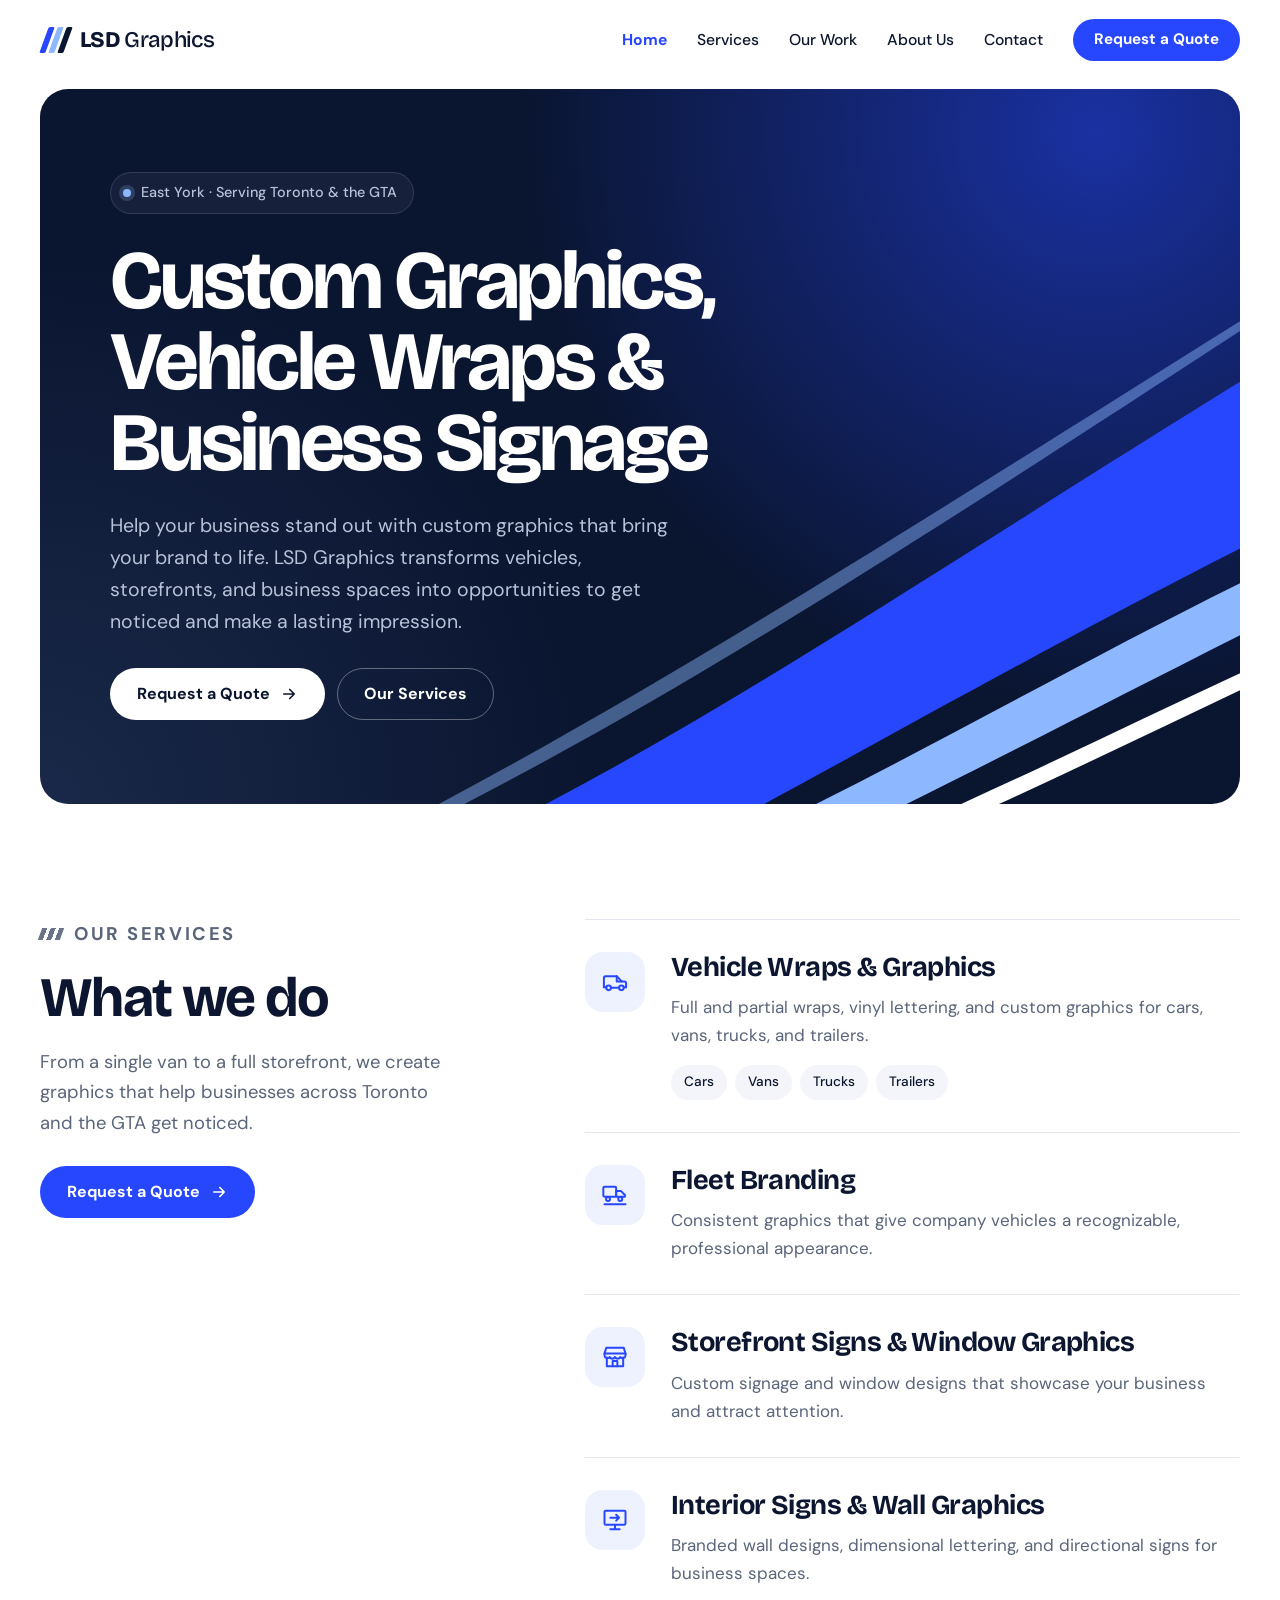
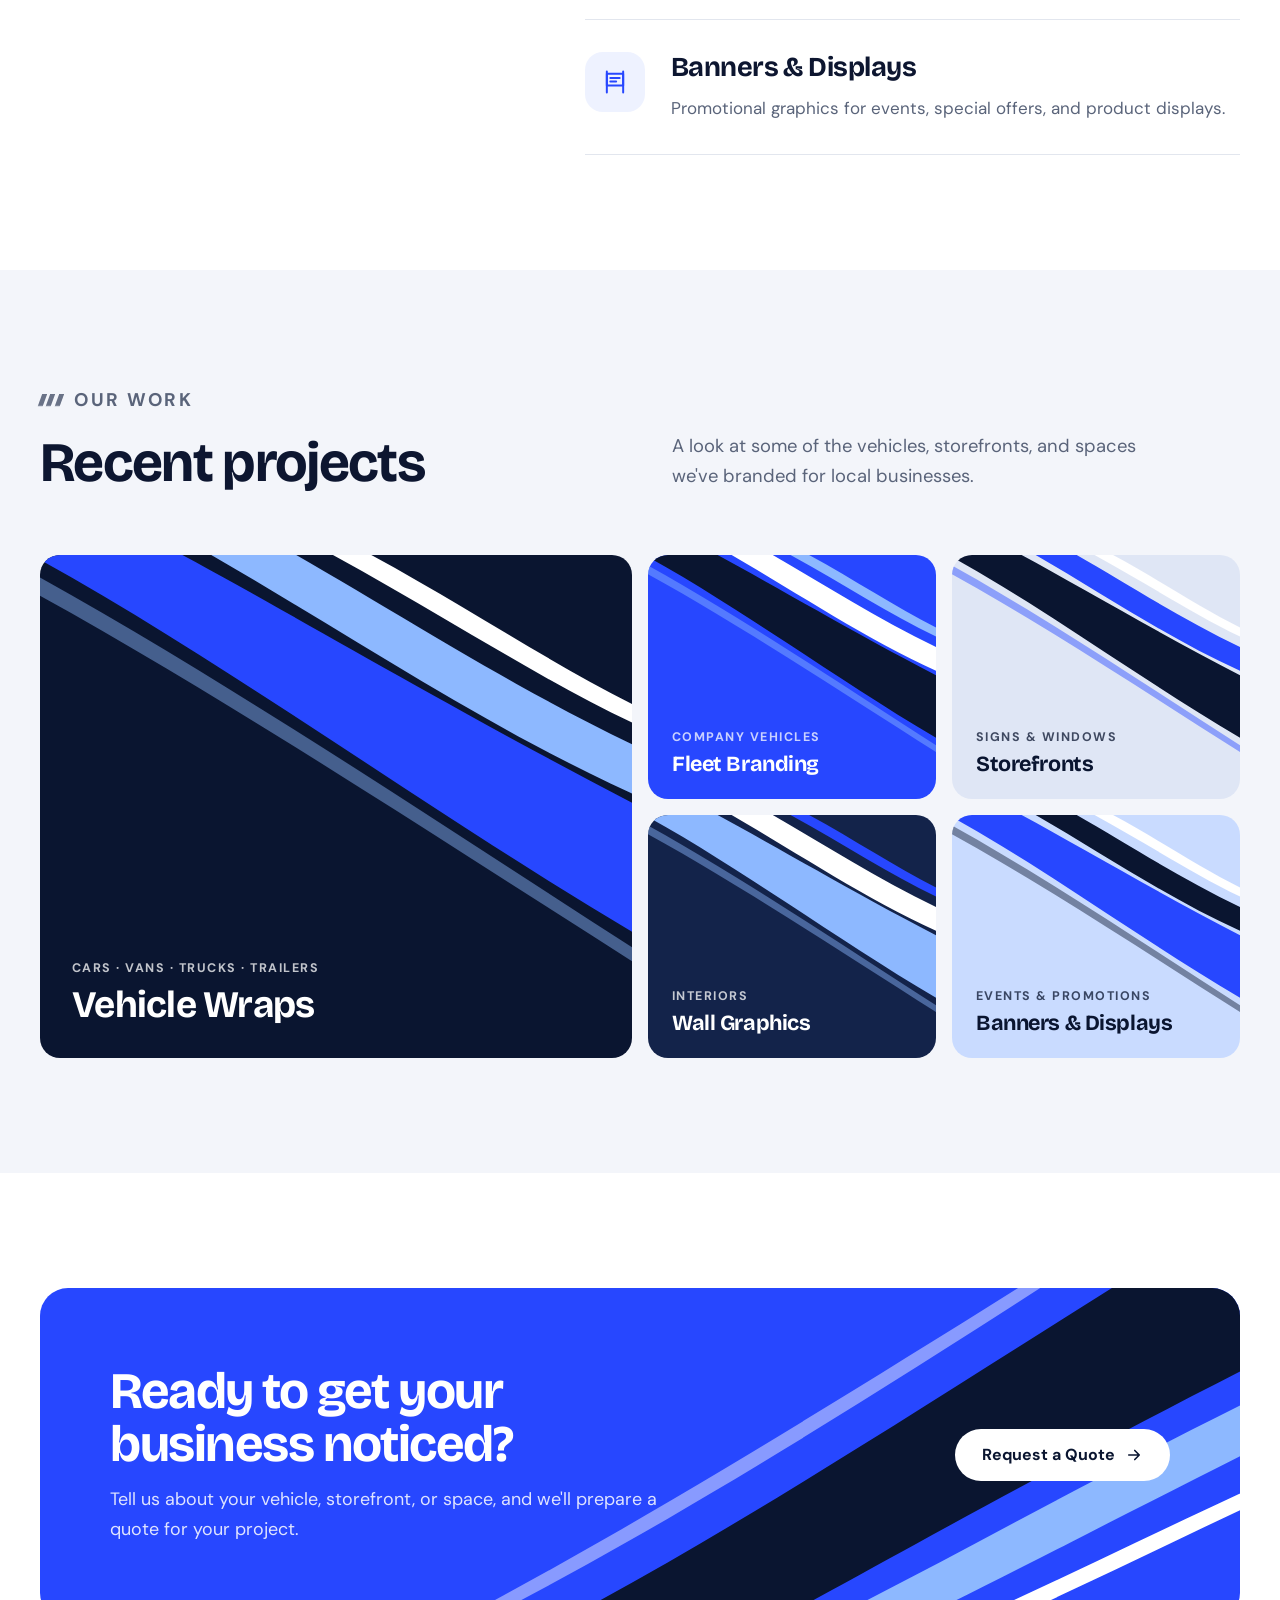
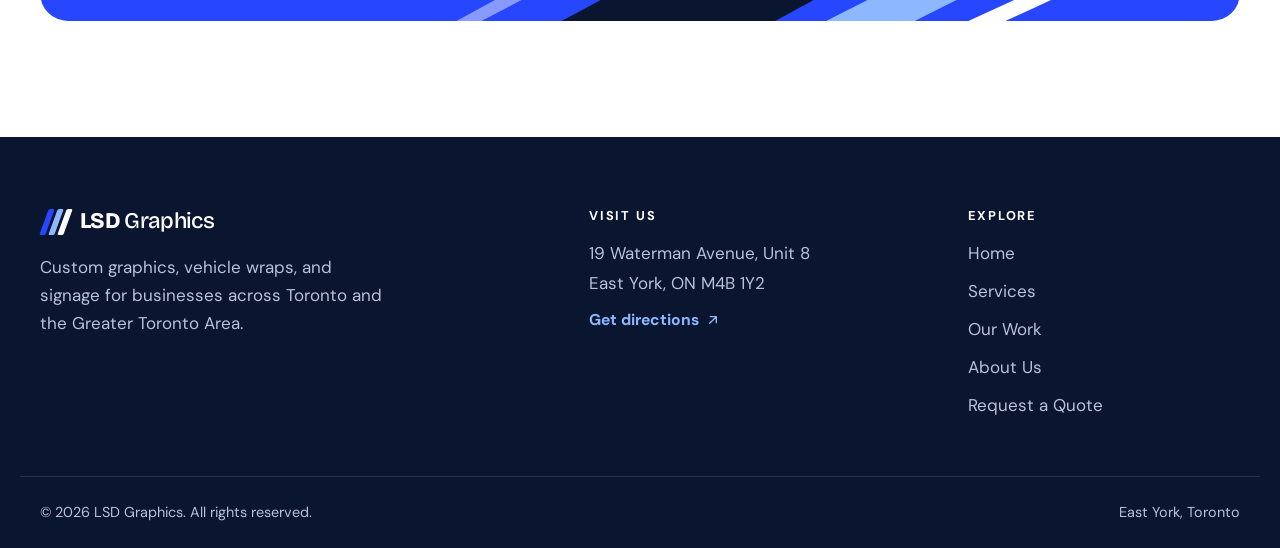
==== index.html @ 9ef7e88f "Add files via upload" ====
<!doctype html><html><head><meta charset=utf8><meta name=viewport content="width=device-width,initial-scale=1,viewport-fit=cover"><style>:root{color-scheme:light;box-sizing:border-box;padding-top:env(safe-area-inset-top,0px);padding-bottom:env(safe-area-inset-bottom,0px)}html{scroll-padding-top:env(safe-area-inset-top,0px)}body{margin:0;padding:0;font:14px -apple-system,BlinkMacSystemFont,sans-serif;background:#fff;color:#000}img{max-width:100%}[hidden]:not([hidden=until-found i]){display:none!important}</style></head><body>
<title>LSD Graphics</title>
<meta name="claude:viewport-fit-sides" content="cover">
<meta name="description" content="LSD Graphics creates custom vehicle wraps, fleet branding, storefront signs, interior wall graphics, and banners for businesses across Toronto and the GTA. Based in East York.">
<link rel="preconnect" href="https://fonts.googleapis.com">
<link rel="preconnect" href="https://fonts.gstatic.com" crossorigin>
<link rel="stylesheet" href="https://fonts.googleapis.com/css2?family=Bricolage+Grotesque:opsz,wght@12..96,400..800&family=DM+Sans:opsz,wght@9..40,400..700&display=swap">
<link rel="stylesheet" href="styles.css">
<!-- /head -->

<a class="skip-link" href="#main">Skip to content</a>

<header class="site-header">
  <div class="wrap header-inner">
    <a class="brand" href="index.html" aria-label="LSD Graphics home">
      <span class="brand-mark" aria-hidden="true"><i></i><i></i><i></i></span>
      <span class="brand-name"><b>LSD</b> Graphics</span>
    </a>

    <button class="nav-toggle" type="button" aria-expanded="false" aria-controls="site-nav" aria-label="Open menu">
      <span></span><span></span><span></span>
    </button>

    <nav class="site-nav" id="site-nav" aria-label="Main">
      <a class="nav-link" href="index.html" aria-current="page">Home</a>
      <a class="nav-link" href="#services">Services</a>
      <a class="nav-link" href="#work">Our Work</a>
      <a class="nav-link" href="about.html">About Us</a>
      <a class="nav-link" href="about.html#contact">Contact</a>
      <a class="btn btn-primary btn-sm" href="about.html#quote">Request a Quote</a>
    </nav>
  </div>
</header>

<main id="main">

  <!-- ============ HERO ============ -->
  <section class="hero-section">
    <div class="wrap">
      <div class="hero">
        <svg class="livery" viewBox="0 0 1200 700" preserveAspectRatio="xMaxYMax slice" aria-hidden="true">
          <path class="b4" d="M300 760C600 610 860 440 1260 190L1260 198C870 452 612 622 320 760Z"/>
          <path class="b1" d="M400 760C660 640 900 470 1260 250L1260 420C970 565 780 680 620 760Z"/>
          <path class="b2" d="M660 760C860 670 1040 560 1260 455L1260 505C1060 605 900 690 750 760Z"/>
          <path class="b3" d="M790 760C960 690 1110 612 1260 545L1260 561C1115 628 970 702 826 760Z"/>
        </svg>

        <div class="hero-content">
          <p class="location-chip"><span class="dot" aria-hidden="true"></span>East York · Serving Toronto &amp; the GTA</p>
          <h1>Custom Graphics, Vehicle Wraps &amp; Business Signage</h1>
          <p class="hero-lede">Help your business stand out with custom graphics that bring your brand to life. LSD Graphics transforms vehicles, storefronts, and business spaces into opportunities to get noticed and make a lasting impression.</p>
          <div class="hero-actions">
            <a class="btn btn-light" href="about.html#quote">
              Request a Quote
              <svg viewBox="0 0 24 24" fill="none" stroke="currentColor" stroke-width="2.2" stroke-linecap="round" stroke-linejoin="round" aria-hidden="true"><path d="M5 12h14M13 6l6 6-6 6"/></svg>
            </a>
            <a class="btn btn-outline-light" href="#services">Our Services</a>
          </div>
        </div>
      </div>
    </div>
  </section>

  <!-- ============ SERVICES ============ -->
  <section class="section" id="services">
    <div class="wrap services-layout">
      <div class="services-intro">
        <p class="eyebrow">Our Services</p>
        <h2>What we do</h2>
        <p>From a single van to a full storefront, we create graphics that help businesses across Toronto and the GTA get noticed.</p>
        <a class="btn btn-primary" href="about.html#quote">
          Request a Quote
          <svg viewBox="0 0 24 24" fill="none" stroke="currentColor" stroke-width="2.2" stroke-linecap="round" stroke-linejoin="round" aria-hidden="true"><path d="M5 12h14M13 6l6 6-6 6"/></svg>
        </a>
      </div>

      <ul class="service-list">
        <li class="service-row">
          <div class="service-icon">
            <svg viewBox="0 0 24 24" aria-hidden="true"><path d="M2.5 16.5v-8A1.5 1.5 0 0 1 4 7h9.5l4.2 4.5H20a1.5 1.5 0 0 1 1.5 1.5v3.5"/><path d="M13.5 7v4.5h4.2"/><circle cx="6.5" cy="17" r="2"/><circle cx="17.5" cy="17" r="2"/><path d="M8.5 17h7M2.5 16.5h2M19.5 16.5h2"/></svg>
          </div>
          <div class="service-body">
            <h3>Vehicle Wraps &amp; Graphics</h3>
            <p>Full and partial wraps, vinyl lettering, and custom graphics for cars, vans, trucks, and trailers.</p>
            <ul class="service-tags" aria-label="Vehicle types">
              <li>Cars</li><li>Vans</li><li>Trucks</li><li>Trailers</li>
            </ul>
          </div>
        </li>
        <li class="service-row">
          <div class="service-icon">
            <svg viewBox="0 0 24 24" aria-hidden="true"><rect x="2" y="5" width="11" height="8.5" rx="1"/><path d="M13 8.5h4l3.5 3.5v1.5H13z"/><circle cx="6" cy="15.5" r="1.7"/><circle cx="16.5" cy="15.5" r="1.7"/><path d="M3 20h18"/></svg>
          </div>
          <div class="service-body">
            <h3>Fleet Branding</h3>
            <p>Consistent graphics that give company vehicles a recognizable, professional appearance.</p>
          </div>
        </li>
        <li class="service-row">
          <div class="service-icon">
            <svg viewBox="0 0 24 24" aria-hidden="true"><path d="M3 9l1.5-5h15L21 9"/><path d="M3 9h18v1.5a2.5 2.5 0 0 1-4.5 1.5 2.5 2.5 0 0 1-4.5 0 2.5 2.5 0 0 1-4.5 0A2.5 2.5 0 0 1 3 10.5z"/><path d="M5 12.5V20h14v-7.5"/><path d="M10 20v-4.5h4V20"/></svg>
          </div>
          <div class="service-body">
            <h3>Storefront Signs &amp; Window Graphics</h3>
            <p>Custom signage and window designs that showcase your business and attract attention.</p>
          </div>
        </li>
        <li class="service-row">
          <div class="service-icon">
            <svg viewBox="0 0 24 24" aria-hidden="true"><rect x="3" y="4" width="18" height="12" rx="1"/><path d="M8 10h7.5M13 7.5l2.5 2.5-2.5 2.5"/><path d="M12 16v4M8 20h8"/></svg>
          </div>
          <div class="service-body">
            <h3>Interior Signs &amp; Wall Graphics</h3>
            <p>Branded wall designs, dimensional lettering, and directional signs for business spaces.</p>
          </div>
        </li>
        <li class="service-row">
          <div class="service-icon">
            <svg viewBox="0 0 24 24" aria-hidden="true"><path d="M5 3v18M19 3v18"/><path d="M5 5h14v10H5z"/><path d="M8 8.5h8M8 11.5h5"/></svg>
          </div>
          <div class="service-body">
            <h3>Banners &amp; Displays</h3>
            <p>Promotional graphics for events, special offers, and product displays.</p>
          </div>
        </li>
      </ul>
    </div>
  </section>

  <!-- ============ OUR WORK ============ -->
  <section class="section work-section" id="work">
    <div class="wrap">
      <div class="split-head">
        <div class="head-left">
          <p class="eyebrow">Our Work</p>
          <h2>Recent projects</h2>
        </div>
        <p>A look at some of the vehicles, storefronts, and spaces we've branded for local businesses.</p>
      </div>

      <!--
        TO ADD A PROJECT PHOTO: inside a tile, add an image right after the <svg>, e.g.
        <img class="work-photo" src="images/work-1.jpg" alt="Full wrap on a white delivery van">
        The photo covers the stripe artwork, the label stays readable, and clicking opens it larger.
      -->
      <div class="work-grid">
        <figure class="work-tile" style="--bg:#0a1530; --l1:#2747ff; --l2:#8db8ff; --l3:#ffffff;">
          <svg class="livery" viewBox="0 0 400 300" preserveAspectRatio="xMidYMid slice" aria-hidden="true">
            <path class="b4" d="M-40-20C100 50 260 160 420 262L420 270C258 168 96 58-46-12Z"/>
            <path class="b1" d="M-20-20C120 50 260 160 420 250L420 170C280 100 150 20 70-20Z"/>
            <path class="b2" d="M90-20C200 40 310 120 420 160L420 132C320 92 220 22 140-20Z"/>
            <path class="b3" d="M160-20C260 30 340 90 420 118L420 108C345 80 270 22 182-20Z"/>
          </svg>
          <figcaption class="work-label"><small>Cars · Vans · Trucks · Trailers</small><h3>Vehicle Wraps</h3></figcaption>
        </figure>

        <figure class="work-tile" style="--bg:#2747ff; --l1:#0a1530; --l2:#ffffff; --l3:#8db8ff;">
          <svg class="livery" viewBox="0 0 400 300" preserveAspectRatio="xMidYMid slice" aria-hidden="true">
            <path class="b4" d="M-40-20C100 50 260 160 420 262L420 270C258 168 96 58-46-12Z"/>
            <path class="b1" d="M-20-20C120 50 260 160 420 250L420 170C280 100 150 20 70-20Z"/>
            <path class="b2" d="M90-20C200 40 310 120 420 160L420 132C320 92 220 22 140-20Z"/>
            <path class="b3" d="M160-20C260 30 340 90 420 118L420 108C345 80 270 22 182-20Z"/>
          </svg>
          <figcaption class="work-label"><small>Company vehicles</small><h3>Fleet Branding</h3></figcaption>
        </figure>

        <figure class="work-tile" style="--bg:#dfe6f5; --fg:#0a1530; --l1:#0a1530; --l2:#2747ff; --l3:#ffffff; --l4:#2747ff;">
          <svg class="livery" viewBox="0 0 400 300" preserveAspectRatio="xMidYMid slice" aria-hidden="true">
            <path class="b4" d="M-40-20C100 50 260 160 420 262L420 270C258 168 96 58-46-12Z"/>
            <path class="b1" d="M-20-20C120 50 260 160 420 250L420 170C280 100 150 20 70-20Z"/>
            <path class="b2" d="M90-20C200 40 310 120 420 160L420 132C320 92 220 22 140-20Z"/>
            <path class="b3" d="M160-20C260 30 340 90 420 118L420 108C345 80 270 22 182-20Z"/>
          </svg>
          <figcaption class="work-label"><small>Signs &amp; windows</small><h3>Storefronts</h3></figcaption>
        </figure>

        <figure class="work-tile" style="--bg:#13234a; --l1:#8db8ff; --l2:#ffffff; --l3:#2747ff;">
          <svg class="livery" viewBox="0 0 400 300" preserveAspectRatio="xMidYMid slice" aria-hidden="true">
            <path class="b4" d="M-40-20C100 50 260 160 420 262L420 270C258 168 96 58-46-12Z"/>
            <path class="b1" d="M-20-20C120 50 260 160 420 250L420 170C280 100 150 20 70-20Z"/>
            <path class="b2" d="M90-20C200 40 310 120 420 160L420 132C320 92 220 22 140-20Z"/>
            <path class="b3" d="M160-20C260 30 340 90 420 118L420 108C345 80 270 22 182-20Z"/>
          </svg>
          <figcaption class="work-label"><small>Interiors</small><h3>Wall Graphics</h3></figcaption>
        </figure>

        <figure class="work-tile" style="--bg:#c9dbff; --fg:#0a1530; --l1:#2747ff; --l2:#0a1530; --l3:#ffffff; --l4:#0a1530;">
          <svg class="livery" viewBox="0 0 400 300" preserveAspectRatio="xMidYMid slice" aria-hidden="true">
            <path class="b4" d="M-40-20C100 50 260 160 420 262L420 270C258 168 96 58-46-12Z"/>
            <path class="b1" d="M-20-20C120 50 260 160 420 250L420 170C280 100 150 20 70-20Z"/>
            <path class="b2" d="M90-20C200 40 310 120 420 160L420 132C320 92 220 22 140-20Z"/>
            <path class="b3" d="M160-20C260 30 340 90 420 118L420 108C345 80 270 22 182-20Z"/>
          </svg>
          <figcaption class="work-label"><small>Events &amp; promotions</small><h3>Banners &amp; Displays</h3></figcaption>
        </figure>
      </div>
    </div>
  </section>

  <!-- ============ CTA ============ -->
  <section class="section">
    <div class="wrap">
      <div class="cta-panel">
        <svg class="livery" viewBox="0 0 1200 700" preserveAspectRatio="xMaxYMax slice" aria-hidden="true">
          <path class="b4" d="M300 760C600 610 860 440 1260 190L1260 198C870 452 612 622 320 760Z"/>
          <path class="b1" d="M400 760C660 640 900 470 1260 250L1260 420C970 565 780 680 620 760Z"/>
          <path class="b2" d="M660 760C860 670 1040 560 1260 455L1260 505C1060 605 900 690 750 760Z"/>
          <path class="b3" d="M790 760C960 690 1110 612 1260 545L1260 561C1115 628 970 702 826 760Z"/>
        </svg>
        <div class="cta-copy">
          <h2>Ready to get your business noticed?</h2>
          <p>Tell us about your vehicle, storefront, or space, and we'll prepare a quote for your project.</p>
        </div>
        <div class="cta-actions">
          <a class="btn btn-light" href="about.html#quote">
            Request a Quote
            <svg viewBox="0 0 24 24" fill="none" stroke="currentColor" stroke-width="2.2" stroke-linecap="round" stroke-linejoin="round" aria-hidden="true"><path d="M5 12h14M13 6l6 6-6 6"/></svg>
          </a>
        </div>
      </div>
    </div>
  </section>

</main>

<footer class="site-footer">
  <div class="wrap footer-grid">
    <div class="footer-brand">
      <a class="brand" href="index.html" aria-label="LSD Graphics home">
        <span class="brand-mark" aria-hidden="true"><i></i><i></i><i></i></span>
        <span class="brand-name"><b>LSD</b> Graphics</span>
      </a>
      <p>Custom graphics, vehicle wraps, and signage for businesses across Toronto and the Greater Toronto Area.</p>
    </div>
    <div>
      <h3 class="footer-title">Visit Us</h3>
      <address>19 Waterman Avenue, Unit 8<br>East York, ON M4B 1Y2</address>
      <a class="text-link" href="https://www.google.com/maps/search/?api=1&amp;query=19+Waterman+Avenue+Unit+8+East+York+ON+M4B+1Y2" target="_blank" rel="noopener">
        Get directions
        <svg viewBox="0 0 24 24" fill="none" stroke="currentColor" stroke-width="2" stroke-linecap="round" stroke-linejoin="round" aria-hidden="true"><path d="M7 17L17 7M8 7h9v9"/></svg>
      </a>
    </div>
    <div>
      <h3 class="footer-title">Explore</h3>
      <ul class="footer-links">
        <li><a href="index.html">Home</a></li>
        <li><a href="#services">Services</a></li>
        <li><a href="#work">Our Work</a></li>
        <li><a href="about.html">About Us</a></li>
        <li><a href="about.html#quote">Request a Quote</a></li>
      </ul>
    </div>
  </div>
  <div class="wrap footer-bottom">
    <p>© <span data-year>2026</span> LSD Graphics. All rights reserved.</p>
    <p>East York, Toronto</p>
  </div>
</footer>

<dialog class="lightbox" id="lightbox" aria-label="Project photo">
  <button class="lightbox-close" type="button" aria-label="Close">×</button>
  <img alt="">
  <p class="lightbox-caption"></p>
</dialog>

<script src="script.js"></script>

</body></html>
---- styles.css ----
/* =========================================================
   LSD Graphics — shared stylesheet (index.html + about.html)
   Layout: rounded panels inset on a white page; diagonal
   "livery" stripes (the vehicle-wrap motif) carry the brand.
   ========================================================= */
:root {
  /* Colour */
  --navy: #0a1530;
  --navy-2: #13234a;
  --navy-line: rgba(255, 255, 255, .12);
  --cobalt: #2747ff;
  --cobalt-hover: #1a33d9;
  --sky: #8db8ff;
  --ice: #eef2ff;
  --paper: #ffffff;
  --tint: #f3f5fa;
  --line: #e2e6ee;
  --field-line: #d3d9e4;
  --text: #0d1630;
  --muted: #5a647a;
  --on-dark: #ffffff;
  --on-dark-muted: #b8c2d8;

  /* Type */
  --display: "Bricolage Grotesque", "Helvetica Neue", Arial, sans-serif;
  --body: "DM Sans", "Helvetica Neue", Arial, sans-serif;

  /* Shape */
  --r-panel: 28px;
  --r-card: 20px;
  --r-field: 12px;
  --maxw: 1240px;
  --header-h: 80px;
  color-scheme: light;
}

*, *::before, *::after { box-sizing: border-box; }
[hidden] { display: none !important; }

html {
  scroll-behavior: smooth;
  scroll-padding-top: calc(var(--header-h) + 16px);
  -webkit-text-size-adjust: 100%;
}

body {
  margin: 0;
  background: var(--paper);
  color: var(--text);
  font-family: var(--body);
  font-size: 1.0625rem;
  line-height: 1.65;
  -webkit-font-smoothing: antialiased;
  text-rendering: optimizeLegibility;
}

img { display: block; max-width: 100%; height: auto; }
a { color: var(--cobalt); }
p { margin: 0; }
address { font-style: normal; }

h1, h2, h3 {
  margin: 0;
  font-family: var(--display);
  font-weight: 700;
  line-height: 1.04;
  letter-spacing: -0.03em;
  text-wrap: balance;
  color: inherit;
}
h2 { font-size: clamp(2.1rem, 1.4rem + 2.6vw, 3.5rem); }
h3 { letter-spacing: -0.02em; line-height: 1.15; }

:focus-visible { outline: 3px solid var(--cobalt); outline-offset: 3px; }

.skip-link {
  position: absolute;
  left: -9999px;
  top: 12px;
  z-index: 100;
  padding: 10px 16px;
  border-radius: 999px;
  background: var(--navy);
  color: var(--on-dark);
  font-weight: 700;
  text-decoration: none;
}
.skip-link:focus { left: max(16px, env(safe-area-inset-left, 0px)); }

.wrap {
  width: 100%;
  max-width: var(--maxw);
  margin-inline: auto;
  padding-left: max(20px, env(safe-area-inset-left, 0px));
  padding-right: max(20px, env(safe-area-inset-right, 0px));
}

.section { padding-block: clamp(72px, 9vw, 128px); }

/* ---------- Eyebrow ---------- */
.eyebrow {
  display: inline-flex;
  align-items: center;
  gap: 12px;
  font-size: .8rem;
  font-weight: 700;
  letter-spacing: .14em;
  text-transform: uppercase;
  color: var(--cobalt);
}
.eyebrow::before {
  content: "";
  width: 22px;
  height: 12px;
  flex: none;
  background: linear-gradient(90deg, currentColor 0 5px, transparent 5px 8.5px, currentColor 8.5px 13.5px, transparent 13.5px 17px, currentColor 17px 22px);
  transform: skewX(-20deg);
  opacity: .9;
}
.eyebrow-light { color: var(--sky); }

/* ---------- Buttons ---------- */
.btn {
  display: inline-flex;
  align-items: center;
  justify-content: center;
  gap: 10px;
  padding: 16px 26px;
  border: 1.5px solid transparent;
  border-radius: 999px;
  font-family: var(--body);
  font-size: 1rem;
  font-weight: 700;
  line-height: 1;
  text-decoration: none;
  white-space: nowrap;
  cursor: pointer;
  transition: background-color .18s ease, color .18s ease, border-color .18s ease, transform .18s ease;
}
.btn svg { width: 18px; height: 18px; flex: none; transition: transform .18s ease; }
.btn:hover svg { transform: translateX(3px); }
.btn:active { transform: translateY(1px); }

.btn-primary { background: var(--cobalt); color: #ffffff; }
.btn-primary:hover { background: var(--cobalt-hover); }
.btn-light { background: #ffffff; color: var(--navy); }
.btn-light:hover { background: var(--ice); }
.btn-outline-light { border-color: rgba(255, 255, 255, .35); color: #ffffff; }
.btn-outline-light:hover { border-color: #ffffff; background: rgba(255, 255, 255, .06); }
.btn-sm { padding: 12px 20px; font-size: .95rem; }

/* ---------- Header ---------- */
body::before {
  content: "";
  position: fixed;
  inset: 0 0 auto;
  height: env(safe-area-inset-top, 0px);
  z-index: 60;
  background: var(--paper);
}
.site-header {
  position: sticky;
  top: env(safe-area-inset-top, 0px);
  z-index: 50;
  background: rgba(255, 255, 255, .92);
  -webkit-backdrop-filter: saturate(1.5) blur(12px);
  backdrop-filter: saturate(1.5) blur(12px);
  border-bottom: 1px solid transparent;
  transition: border-color .2s ease;
}
.site-header.is-scrolled { border-color: var(--line); }
.header-inner {
  display: flex;
  align-items: center;
  justify-content: space-between;
  gap: 24px;
  min-height: var(--header-h);
}

.brand {
  display: inline-flex;
  align-items: center;
  gap: 12px;
  color: var(--text);
  text-decoration: none;
  flex: none;
}
.brand-mark { display: inline-flex; gap: 3px; height: 26px; padding-left: 4px; }
.brand-mark i { display: block; width: 6px; height: 100%; border-radius: 1.5px; transform: skewX(-20deg); }
.brand-mark i:nth-child(1) { background: var(--cobalt); }
.brand-mark i:nth-child(2) { background: var(--sky); }
.brand-mark i:nth-child(3) { background: var(--navy); }
.brand-name {
  font-family: var(--display);
  font-size: 1.4rem;
  font-weight: 500;
  letter-spacing: -0.03em;
  line-height: 1;
}
.brand-name b { font-weight: 800; }
.site-footer .brand { color: var(--on-dark); }
.site-footer .brand-mark i:nth-child(3) { background: #ffffff; }

.site-nav { display: flex; align-items: center; gap: 2px; }
.nav-link {
  padding: 10px 14px;
  border-radius: 999px;
  color: var(--text);
  font-size: .98rem;
  font-weight: 500;
  text-decoration: none;
  transition: background-color .15s ease, color .15s ease;
}
.nav-link:hover { background: var(--tint); }
.nav-link[aria-current="page"] { color: var(--cobalt); font-weight: 700; }
.site-nav .btn { margin-left: 14px; }

.nav-toggle {
  display: none;
  width: 46px;
  height: 46px;
  padding: 0;
  border: 1px solid var(--line);
  border-radius: 999px;
  background: var(--paper);
  color: var(--text);
  cursor: pointer;
  align-items: center;
  justify-content: center;
  flex-direction: column;
  gap: 5px;
}
.nav-toggle span {
  display: block;
  width: 18px;
  height: 2px;
  border-radius: 2px;
  background: currentColor;
  transition: transform .2s ease, opacity .2s ease;
}
.nav-toggle[aria-expanded="true"] span:nth-child(1) { transform: translateY(7px) rotate(45deg); }
.nav-toggle[aria-expanded="true"] span:nth-child(2) { opacity: 0; }
.nav-toggle[aria-expanded="true"] span:nth-child(3) { transform: translateY(-7px) rotate(-45deg); }

@media (max-width: 980px) {
  .nav-toggle { display: inline-flex; }
  .site-nav {
    display: none;
    position: absolute;
    left: 0;
    right: 0;
    top: 100%;
    flex-direction: column;
    align-items: stretch;
    gap: 2px;
    background: var(--paper);
    border-bottom: 1px solid var(--line);
    box-shadow: 0 24px 40px -28px rgba(10, 21, 48, .45);
    padding-block: 10px 22px;
    padding-left: max(20px, env(safe-area-inset-left, 0px));
    padding-right: max(20px, env(safe-area-inset-right, 0px));
  }
  .site-nav.is-open { display: flex; }
  .nav-link { padding: 14px 16px; font-size: 1.05rem; border-radius: 12px; }
  .site-nav .btn { margin: 12px 0 0; }
}

/* ---------- Livery stripes (shared) ---------- */
.livery { position: absolute; pointer-events: none; }
.livery .b1 { fill: var(--l1, var(--cobalt)); }
.livery .b2 { fill: var(--l2, var(--sky)); }
.livery .b3 { fill: var(--l3, #ffffff); }
.livery .b4 { fill: var(--l4, var(--sky)); opacity: .45; }

/* ---------- Home hero ---------- */
.hero-section { padding-top: 8px; }
.hero {
  position: relative;
  overflow: hidden;
  isolation: isolate;
  min-height: 620px;
  display: flex;
  align-items: center;
  padding: clamp(44px, 6.5vw, 96px) clamp(26px, 5.5vw, 80px);
  border-radius: var(--r-panel);
  background: var(--navy);
  color: var(--on-dark);
}
.hero::before {
  content: "";
  position: absolute;
  inset: 0;
  z-index: -1;
  background:
    radial-gradient(circle at 88% 6%, rgba(39, 71, 255, .55), transparent 46%),
    radial-gradient(circle at 0% 100%, rgba(141, 184, 255, .12), transparent 40%);
}
.hero .livery { inset: 0; width: 100%; height: 100%; z-index: -1; }
.hero-content { position: relative; display: grid; gap: 26px; max-width: 760px; min-width: 0; }

.location-chip {
  display: inline-flex;
  align-items: center;
  gap: 10px;
  justify-self: start;
  padding: 8px 16px 8px 12px;
  border: 1px solid var(--navy-line);
  border-radius: 999px;
  background: rgba(255, 255, 255, .05);
  color: var(--on-dark-muted);
  font-size: .9rem;
  font-weight: 500;
}
.location-chip .dot {
  width: 8px;
  height: 8px;
  border-radius: 50%;
  background: var(--sky);
  box-shadow: 0 0 0 4px rgba(141, 184, 255, .2);
}
.hero h1 {
  font-size: clamp(2.7rem, 1.5rem + 4.6vw, 5.3rem);
  line-height: .98;
  letter-spacing: -0.04em;
}
.hero-lede {
  max-width: 35rem;
  color: var(--on-dark-muted);
  font-size: clamp(1.08rem, 1rem + .35vw, 1.22rem);
  line-height: 1.65;
}
.hero-actions { display: flex; flex-wrap: wrap; gap: 12px; margin-top: 4px; }

@media (max-width: 760px) {
  .hero { min-height: 0; align-items: flex-start; padding-bottom: 230px; border-radius: 22px; }
  .hero .livery { top: auto; bottom: 0; height: 240px; }
}

/* ---------- Section headers ---------- */
.split-head {
  display: grid;
  grid-template-columns: minmax(0, 1fr) minmax(0, 1fr);
  align-items: end;
  gap: 24px 64px;
  margin-bottom: clamp(40px, 5vw, 64px);
}
.split-head .head-left { display: grid; gap: 18px; }
.split-head p { color: var(--muted); font-size: 1.15rem; max-width: 32rem; }
@media (max-width: 820px) {
  .split-head { grid-template-columns: minmax(0, 1fr); }
}

/* ---------- Services ---------- */
.services-layout {
  display: grid;
  grid-template-columns: minmax(0, .82fr) minmax(0, 1.18fr);
  gap: clamp(40px, 7vw, 110px);
  align-items: start;
}
.services-intro {
  position: sticky;
  top: calc(var(--header-h) + 32px);
  display: grid;
  gap: 20px;
}
.services-intro p { color: var(--muted); font-size: 1.15rem; max-width: 26rem; }
.services-intro .btn { justify-self: start; margin-top: 8px; }

.service-list { list-style: none; margin: 0; padding: 0; }
.service-row {
  display: grid;
  grid-template-columns: 60px minmax(0, 1fr);
  gap: 26px;
  padding-block: 32px;
  border-top: 1px solid var(--line);
}
.service-row:last-child { border-bottom: 1px solid var(--line); }
.service-icon {
  width: 60px;
  height: 60px;
  display: grid;
  place-items: center;
  border-radius: 18px;
  background: var(--ice);
  color: var(--cobalt);
  transition: background-color .2s ease, color .2s ease, transform .2s ease;
}
.service-row:hover .service-icon { background: var(--cobalt); color: #ffffff; transform: rotate(-4deg); }
.service-icon svg {
  width: 28px;
  height: 28px;
  fill: none;
  stroke: currentColor;
  stroke-width: 1.7;
  stroke-linecap: round;
  stroke-linejoin: round;
}
.service-body { display: grid; gap: 10px; min-width: 0; }
.service-body h3 { font-size: clamp(1.35rem, 1.15rem + .7vw, 1.75rem); }
.service-body p { color: var(--muted); max-width: 36rem; }
.service-tags { display: flex; flex-wrap: wrap; gap: 8px; list-style: none; margin: 6px 0 0; padding: 0; }
.service-tags li {
  padding: 6px 13px;
  border-radius: 999px;
  background: var(--tint);
  color: var(--text);
  font-size: .85rem;
  font-weight: 500;
}

@media (max-width: 900px) {
  .services-layout { grid-template-columns: minmax(0, 1fr); }
  .services-intro { position: static; }
}
@media (max-width: 480px) {
  .service-row { grid-template-columns: minmax(0, 1fr); gap: 18px; }
}

/* ---------- Our Work (bento) ---------- */
.work-section { background: var(--tint); }
.work-grid {
  display: grid;
  grid-template-columns: repeat(4, minmax(0, 1fr));
  grid-auto-rows: clamp(210px, 19vw, 270px);
  gap: 16px;
}
.work-tile {
  position: relative;
  overflow: hidden;
  isolation: isolate;
  margin: 0;
  border-radius: var(--r-card);
  background: var(--bg, var(--navy));
  color: var(--fg, #ffffff);
}
.work-tile:first-child { grid-column: span 2; grid-row: span 2; }
.work-tile .livery { inset: 0; width: 100%; height: 100%; z-index: 0; transition: transform .6s cubic-bezier(.2, .8, .2, 1); }
.work-tile:hover .livery { transform: scale(1.06); }
.work-photo {
  position: absolute;
  inset: 0;
  z-index: 1;
  width: 100%;
  height: 100%;
  object-fit: cover;
  cursor: zoom-in;
  transition: transform .6s cubic-bezier(.2, .8, .2, 1);
}
.work-tile:hover .work-photo { transform: scale(1.04); }
.work-label {
  position: absolute;
  left: 0;
  right: 0;
  bottom: 0;
  z-index: 2;
  display: grid;
  gap: 4px;
  padding: 22px 24px;
  pointer-events: none;
}
.work-tile:has(.work-photo) { --fg: #ffffff; }
.work-tile:has(.work-photo) .work-label { background: linear-gradient(transparent, rgba(10, 21, 48, .8)); padding-top: 60px; }
.work-label small {
  font-size: .78rem;
  font-weight: 700;
  letter-spacing: .12em;
  text-transform: uppercase;
  opacity: .75;
}
.work-label h3 { font-size: 1.35rem; }
.work-tile:first-child .work-label { padding: 32px; }
.work-tile:first-child .work-label h3 { font-size: clamp(1.7rem, 1.3rem + 1.3vw, 2.4rem); }

@media (max-width: 900px) {
  .work-grid { grid-template-columns: repeat(2, minmax(0, 1fr)); grid-auto-rows: 200px; }
}
@media (max-width: 480px) {
  .work-grid { gap: 12px; grid-auto-rows: 170px; }
  .work-label { padding: 16px; }
  .work-label h3 { font-size: 1.1rem; }
  .work-tile:first-child .work-label { padding: 22px; }
}

/* Lightbox for real photos */
.lightbox { border: 0; padding: 0; background: transparent; max-width: min(1100px, 92vw); max-height: 90vh; overflow: visible; }
.lightbox::backdrop { background: rgba(10, 21, 48, .9); }
.lightbox img { max-height: 80vh; width: auto; margin-inline: auto; border-radius: 14px; }
.lightbox-caption { margin-top: 12px; text-align: center; color: #ffffff; font-weight: 600; }
.lightbox-close {
  position: absolute;
  top: -52px;
  right: 0;
  width: 42px;
  height: 42px;
  border: 1px solid rgba(255, 255, 255, .35);
  border-radius: 999px;
  background: transparent;
  color: #ffffff;
  font-size: 1.5rem;
  line-height: 1;
  cursor: pointer;
}

/* ---------- CTA panel ---------- */
.cta-panel {
  position: relative;
  overflow: hidden;
  isolation: isolate;
  display: flex;
  flex-wrap: wrap;
  align-items: center;
  justify-content: space-between;
  gap: 28px 48px;
  padding: clamp(40px, 6vw, 80px) clamp(26px, 5.5vw, 80px);
  border-radius: var(--r-panel);
  background: var(--cobalt);
  color: #ffffff;
}
.cta-panel .livery { inset: 0; width: 100%; height: 100%; z-index: -1; --l1: var(--navy); --l2: var(--sky); --l3: #ffffff; --l4: #ffffff; }
.cta-copy { display: grid; gap: 14px; max-width: 36rem; min-width: 0; }
.cta-copy h2 { font-size: clamp(2rem, 1.4rem + 2.4vw, 3.2rem); }
.cta-copy p { color: rgba(255, 255, 255, .85); font-size: 1.12rem; }
.cta-actions { display: flex; flex-wrap: wrap; gap: 12px; position: relative; }
@media (max-width: 760px) {
  .cta-panel { padding-bottom: 190px; border-radius: 22px; }
  .cta-panel .livery { top: auto; bottom: 0; height: 200px; }
}

/* ---------- About intro ---------- */
.page-intro { padding-block: clamp(56px, 7vw, 100px) clamp(48px, 6vw, 80px); }
.intro-grid {
  display: grid;
  grid-template-columns: minmax(0, .9fr) minmax(0, 1.1fr);
  gap: 28px clamp(40px, 6vw, 96px);
  align-items: start;
  margin-top: 22px;
}
.page-intro h1 { font-size: clamp(2.7rem, 1.6rem + 4vw, 4.8rem); line-height: .98; letter-spacing: -0.04em; }
.intro-text { font-size: clamp(1.15rem, 1rem + .55vw, 1.4rem); line-height: 1.6; color: var(--text); padding-top: 8px; }
@media (max-width: 860px) {
  .intro-grid { grid-template-columns: minmax(0, 1fr); }
}

.focus-band {
  position: relative;
  overflow: hidden;
  isolation: isolate;
  display: grid;
  grid-template-columns: repeat(3, minmax(0, 1fr));
  margin-top: clamp(40px, 5vw, 64px);
  border-radius: var(--r-card);
  background: var(--navy);
  color: var(--on-dark);
}
.focus-band .livery { right: 0; top: 0; height: 100%; width: 45%; z-index: -1; opacity: .5; }
.focus-item {
  display: flex;
  align-items: center;
  gap: 16px;
  padding: 30px clamp(22px, 3vw, 36px);
  border-left: 1px solid var(--navy-line);
  font-family: var(--display);
  font-size: clamp(1.1rem, 1rem + .4vw, 1.3rem);
  font-weight: 600;
  letter-spacing: -0.02em;
  line-height: 1.2;
  min-width: 0;
}
.focus-item:first-child { border-left: 0; }
.focus-icon {
  width: 48px;
  height: 48px;
  flex: none;
  display: grid;
  place-items: center;
  border-radius: 14px;
  background: rgba(255, 255, 255, .08);
  color: var(--sky);
}
.focus-icon svg { width: 24px; height: 24px; fill: none; stroke: currentColor; stroke-width: 1.8; stroke-linecap: round; stroke-linejoin: round; }
@media (max-width: 760px) {
  .focus-band { grid-template-columns: minmax(0, 1fr); }
  .focus-item { border-left: 0; border-top: 1px solid var(--navy-line); padding-block: 22px; }
  .focus-item:first-child { border-top: 0; }
}

/* ---------- Owners ---------- */
.owners-section { background: var(--tint); }
.owners-head { display: grid; gap: 18px; margin-bottom: clamp(36px, 5vw, 56px); }
.owners { display: grid; grid-template-columns: repeat(2, minmax(0, 1fr)); gap: 20px; }
.owner {
  display: grid;
  grid-template-columns: 190px minmax(0, 1fr);
  gap: clamp(22px, 3vw, 34px);
  align-items: center;
  padding: clamp(20px, 2.5vw, 28px);
  border-radius: var(--r-card);
  background: var(--paper);
  box-shadow: 0 1px 0 var(--line), 0 30px 60px -48px rgba(10, 21, 48, .35);
  min-width: 0;
}
.portrait {
  position: relative;
  overflow: hidden;
  isolation: isolate;
  aspect-ratio: 4 / 5;
  max-width: 100%;
  border-radius: 14px;
  background: var(--navy);
}
.portrait img { position: absolute; inset: 0; z-index: 1; width: 100%; height: 100%; object-fit: cover; }
.portrait .livery { inset: 0; width: 100%; height: 100%; z-index: 0; }
.portrait-initials {
  position: absolute;
  left: 16px;
  bottom: 10px;
  z-index: 0;
  color: #ffffff;
  font-family: var(--display);
  font-size: 2.6rem;
  font-weight: 700;
  letter-spacing: -0.04em;
}
.owner-body { display: grid; gap: 10px; min-width: 0; }
.owner-role {
  justify-self: start;
  padding: 5px 12px;
  border-radius: 999px;
  background: var(--ice);
  color: var(--cobalt);
  font-size: .8rem;
  font-weight: 700;
  letter-spacing: .06em;
  text-transform: uppercase;
}
.owner h3 { font-size: clamp(1.5rem, 1.25rem + .8vw, 1.9rem); }
.owner blockquote { margin: 6px 0 0; padding: 0; color: var(--muted); font-size: 1.05rem; line-height: 1.65; }
.owner blockquote p::before { content: "\201C"; }
.owner blockquote p::after { content: "\201D"; }

@media (max-width: 1080px) {
  .owners { grid-template-columns: minmax(0, 1fr); }
  .owner { grid-template-columns: 210px minmax(0, 1fr); }
  .owner blockquote { font-size: 1.12rem; max-width: 38rem; }
}
@media (max-width: 560px) {
  .owner { grid-template-columns: minmax(0, 1fr); align-items: start; }
  .owner .portrait { width: 170px; }
}

/* ---------- Contact panel ---------- */
.contact-panel {
  position: relative;
  overflow: hidden;
  isolation: isolate;
  display: grid;
  grid-template-columns: minmax(0, .9fr) minmax(0, 1.1fr);
  gap: clamp(36px, 5vw, 72px);
  align-items: start;
  padding: clamp(32px, 5.5vw, 72px);
  border-radius: var(--r-panel);
  background: var(--navy);
  color: var(--on-dark);
}
.contact-panel::before {
  content: "";
  position: absolute;
  inset: 0;
  z-index: -1;
  background: radial-gradient(circle at 0% 0%, rgba(39, 71, 255, .5), transparent 45%);
}
.contact-info { display: grid; gap: 20px; min-width: 0; }
.contact-info > p { color: var(--on-dark-muted); font-size: 1.12rem; max-width: 28rem; }
.contact-cards { display: grid; gap: 12px; margin-top: 10px; }
.contact-card {
  display: flex;
  gap: 16px;
  padding: 20px;
  border: 1px solid var(--navy-line);
  border-radius: 16px;
  background: rgba(255, 255, 255, .04);
}
.contact-card-icon {
  width: 44px;
  height: 44px;
  flex: none;
  display: grid;
  place-items: center;
  border-radius: 12px;
  background: rgba(255, 255, 255, .08);
  color: var(--sky);
}
.contact-card-icon svg { width: 22px; height: 22px; fill: none; stroke: currentColor; stroke-width: 1.8; stroke-linecap: round; stroke-linejoin: round; }
.contact-card-label { font-size: .78rem; font-weight: 700; letter-spacing: .12em; text-transform: uppercase; color: var(--on-dark-muted); }
.contact-card-value { margin-top: 4px; font-size: 1.08rem; font-weight: 600; line-height: 1.5; color: #ffffff; }
.text-link {
  display: inline-flex;
  align-items: center;
  gap: 6px;
  margin-top: 8px;
  color: var(--sky);
  font-weight: 700;
  font-size: .98rem;
  text-decoration: none;
}
.text-link:hover { text-decoration: underline; text-underline-offset: 3px; }
.text-link svg { width: 16px; height: 16px; }

.form-card {
  min-width: 0;
  padding: clamp(24px, 3.5vw, 40px);
  border-radius: var(--r-card);
  background: var(--paper);
  color: var(--text);
}
.form-card h3 { font-size: 1.6rem; }
.form-card > p { margin-top: 6px; color: var(--muted); }
.quote-form { margin-top: 26px; }
.form-grid { display: grid; grid-template-columns: repeat(2, minmax(0, 1fr)); gap: 18px; }
.field { display: grid; gap: 8px; min-width: 0; }
.field-full { grid-column: 1 / -1; }
.field label { font-size: .95rem; font-weight: 600; }
.field .req { color: var(--cobalt); margin-left: 2px; }
.field input,
.field select,
.field textarea {
  width: 100%;
  min-width: 0;
  padding: 14px 16px;
  border: 1px solid var(--field-line);
  border-radius: var(--r-field);
  background: var(--paper);
  color: var(--text);
  font: inherit;
  font-size: 1rem;
  transition: border-color .15s ease, box-shadow .15s ease, background-color .15s ease;
}
.field input:hover, .field select:hover, .field textarea:hover { border-color: #b9c2d2; }
.field select {
  -webkit-appearance: none;
  appearance: none;
  padding-right: 44px;
  background-image: url("data:image/svg+xml,%3Csvg xmlns='http://www.w3.org/2000/svg' viewBox='0 0 24 24' fill='none' stroke='%235a647a' stroke-width='2' stroke-linecap='round' stroke-linejoin='round'%3E%3Cpath d='M6 9l6 6 6-6'/%3E%3C/svg%3E");
  background-repeat: no-repeat;
  background-position: right 16px center;
  background-size: 18px;
}
.field select:invalid { color: #8a93a6; }
.field select option { color: var(--text); }
.field textarea { min-height: 150px; resize: vertical; }
.field input::placeholder, .field textarea::placeholder { color: #8a93a6; }
.field input:focus, .field select:focus, .field textarea:focus {
  outline: none;
  border-color: var(--cobalt);
  box-shadow: 0 0 0 4px rgba(39, 71, 255, .14);
}
.form-submit { width: 100%; margin-top: 10px; padding-block: 18px; font-size: 1.05rem; }
.form-note { margin-top: 14px; text-align: center; color: var(--muted); font-size: .9rem; }
.form-status { margin-top: 14px; font-size: .95rem; }
.form-status:empty { display: none; }
.form-status.is-info, .form-status.is-error { padding: 12px 16px; border-radius: 12px; background: var(--tint); }
.form-status.is-error { background: #fff0f0; color: #a3121b; }

.form-success { display: grid; gap: 10px; padding-block: 32px 8px; }
.form-success:focus { outline: none; }
.form-success-icon {
  width: 56px;
  height: 56px;
  display: grid;
  place-items: center;
  border-radius: 50%;
  background: var(--ice);
  color: var(--cobalt);
}
.form-success-icon svg { width: 26px; height: 26px; fill: none; stroke: currentColor; stroke-width: 2.4; stroke-linecap: round; stroke-linejoin: round; }
.form-success p { color: var(--muted); }

@media (max-width: 920px) {
  .contact-panel { grid-template-columns: minmax(0, 1fr); }
}
@media (max-width: 560px) {
  .form-grid { grid-template-columns: minmax(0, 1fr); }
  .contact-panel { border-radius: 22px; padding: 28px 20px; }
  .form-card { padding: 22px 18px; }
}

/* ---------- Footer ---------- */
.site-footer { background: var(--navy); color: var(--on-dark-muted); }
.footer-grid {
  display: grid;
  grid-template-columns: minmax(0, 1.5fr) minmax(0, 1fr) minmax(0, .8fr);
  gap: 40px;
  padding-block: 72px 56px;
}
.footer-brand { display: grid; gap: 18px; align-content: start; max-width: 22rem; }
.footer-title {
  margin-bottom: 16px;
  color: #ffffff;
  font-family: var(--body);
  font-size: .8rem;
  font-weight: 700;
  letter-spacing: .14em;
  text-transform: uppercase;
}
.site-footer address { line-height: 1.75; }
.footer-links { list-style: none; margin: 0; padding: 0; display: grid; gap: 10px; }
.footer-links a { color: var(--on-dark-muted); text-decoration: none; transition: color .15s ease; }
.footer-links a:hover { color: #ffffff; }
.footer-bottom {
  display: flex;
  flex-wrap: wrap;
  justify-content: space-between;
  gap: 8px 24px;
  padding-block: 24px;
  border-top: 1px solid var(--navy-line);
  font-size: .9rem;
}
@media (max-width: 860px) {
  .footer-grid { grid-template-columns: minmax(0, 1fr) minmax(0, 1fr); }
  .footer-brand { grid-column: 1 / -1; }
}
@media (max-width: 480px) {
  .footer-grid { grid-template-columns: minmax(0, 1fr); gap: 32px; }
}

/* ---------- Entrance motion (from a visible resting state) ---------- */
@keyframes rise { from { transform: translateY(14px); } }
@keyframes sweep { from { transform: translateX(6%) translateY(4%); } }
.hero-content > * { animation: rise .8s cubic-bezier(.2, .8, .2, 1) backwards; }
.hero-content > *:nth-child(2) { animation-delay: .06s; }
.hero-content > *:nth-child(3) { animation-delay: .12s; }
.hero-content > *:nth-child(4) { animation-delay: .18s; }
.hero .livery { animation: sweep 1.4s cubic-bezier(.2, .8, .2, 1) backwards; }

@media (prefers-reduced-motion: reduce) {
  html { scroll-behavior: auto; }
  *, *::before, *::after { animation: none !important; transition: none !important; }
}
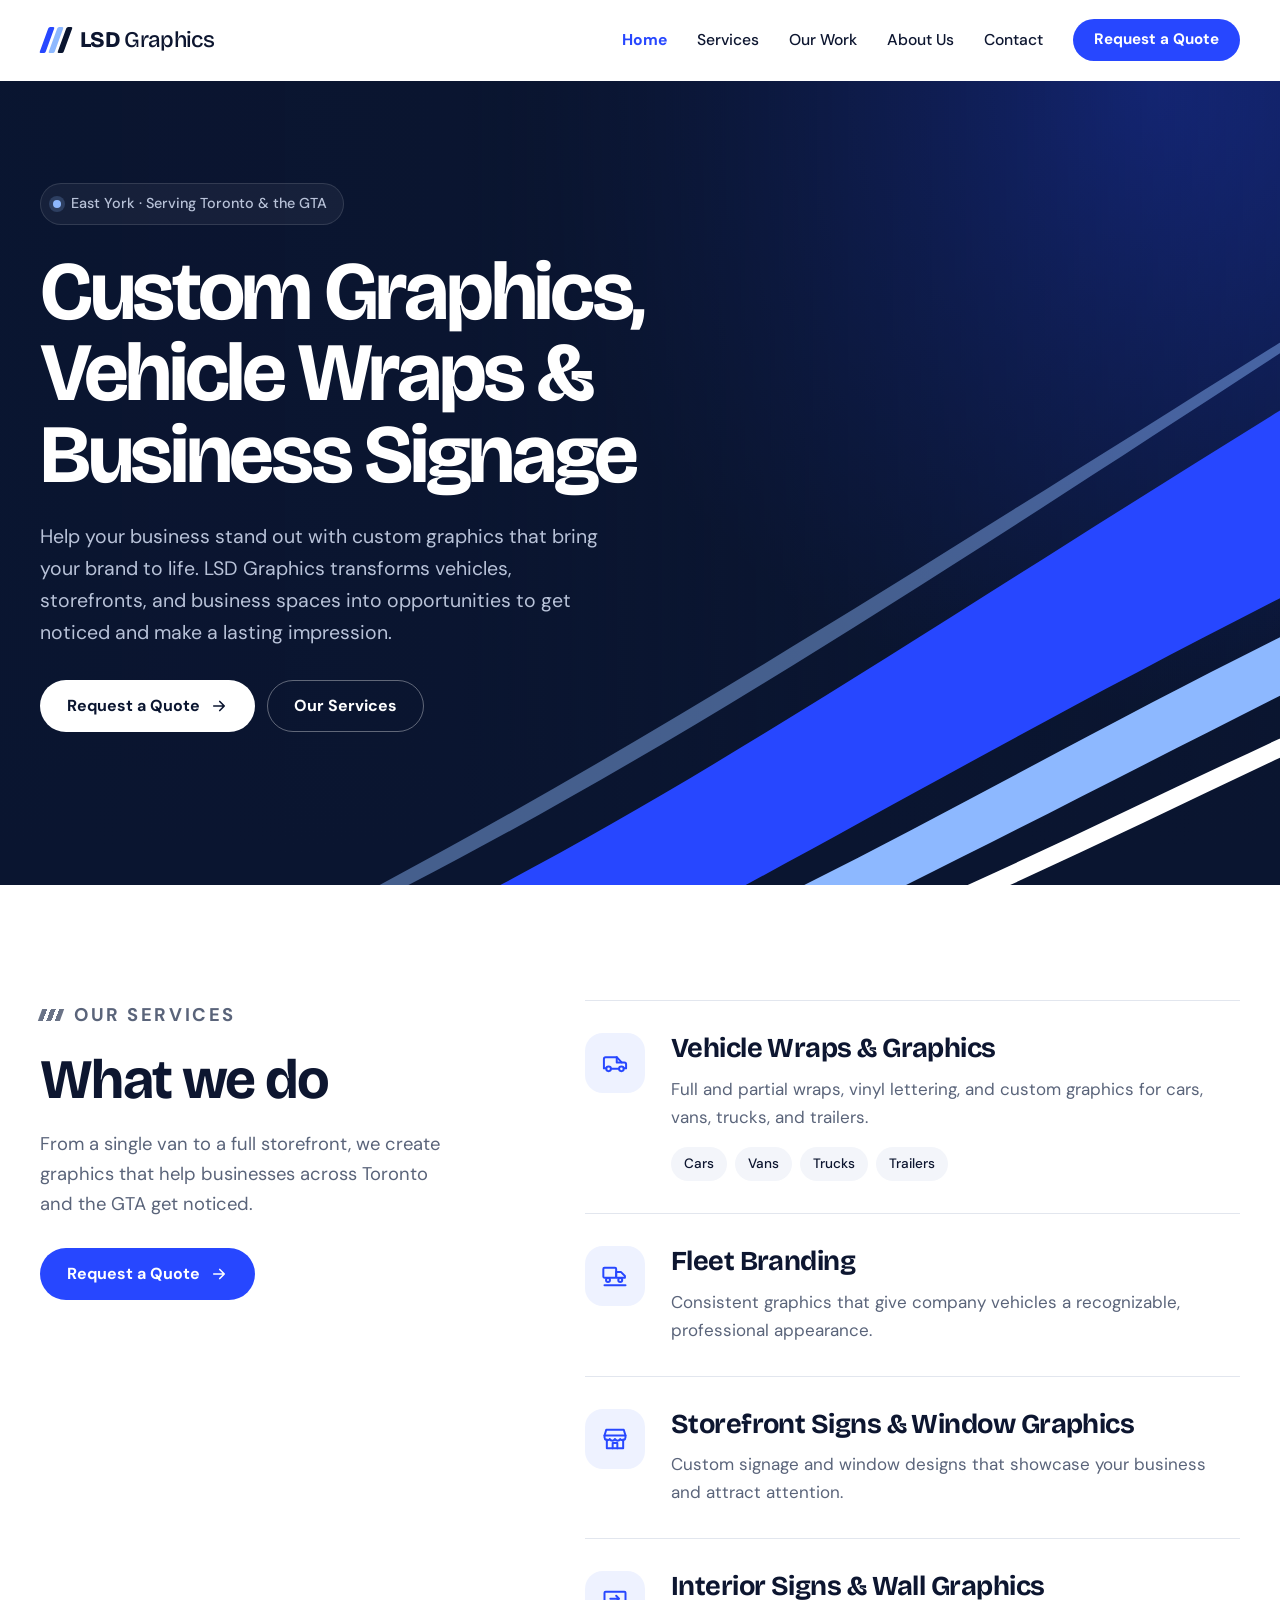
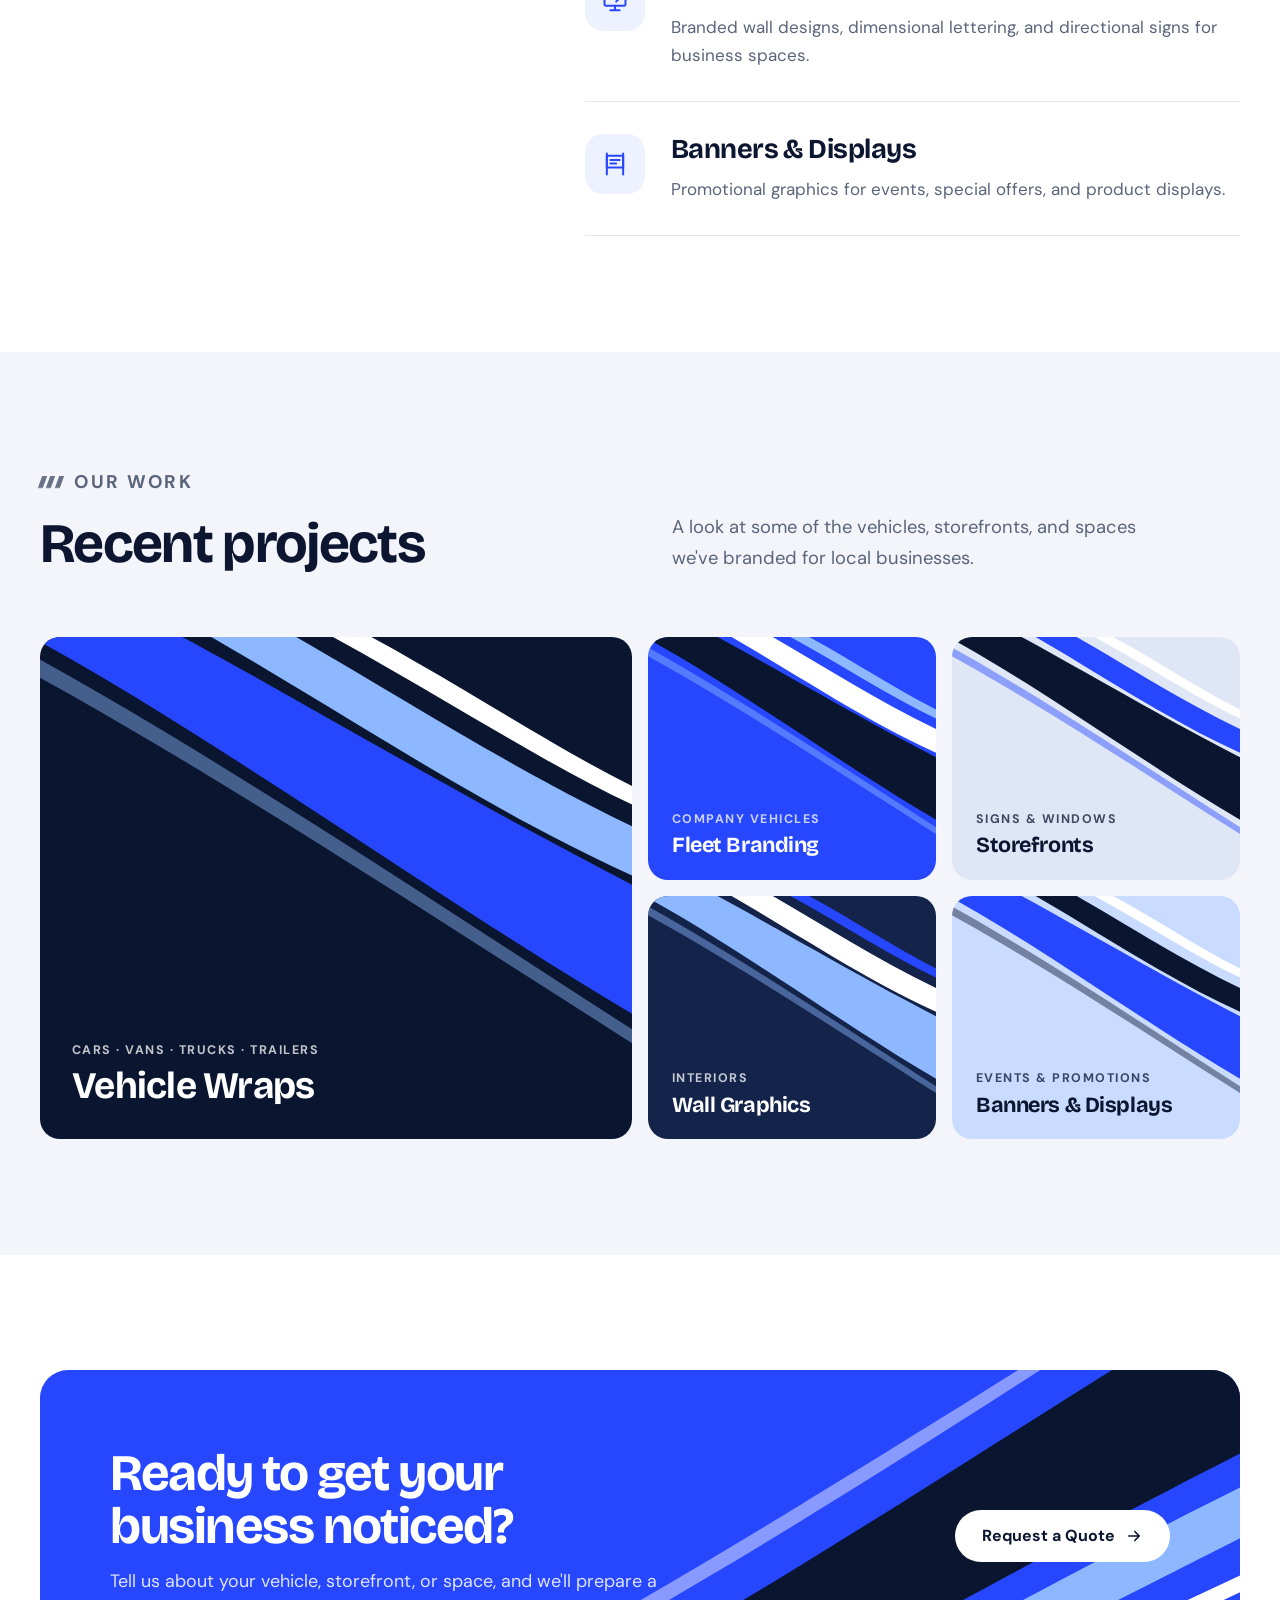
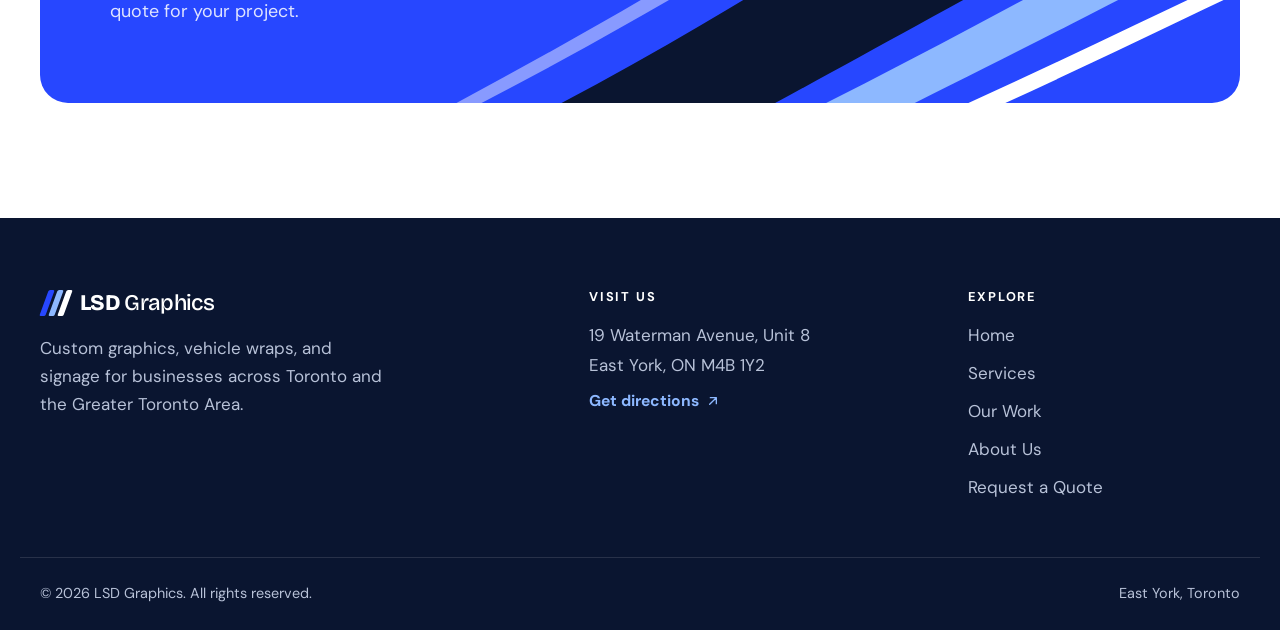
==== commit 44a87246: "Add files via upload" ====
--- a/index.html
+++ b/index.html
@@ -35,17 +35,16 @@
 <main id="main">
 
   <!-- ============ HERO ============ -->
-  <section class="hero-section">
-    <div class="wrap">
-      <div class="hero">
-        <svg class="livery" viewBox="0 0 1200 700" preserveAspectRatio="xMaxYMax slice" aria-hidden="true">
+  <section class="hero">
+    <div class="hero-media" aria-hidden="true"></div>
+    <svg class="livery" viewBox="0 0 1200 700" preserveAspectRatio="xMaxYMax slice" aria-hidden="true">
           <path class="b4" d="M300 760C600 610 860 440 1260 190L1260 198C870 452 612 622 320 760Z"/>
           <path class="b1" d="M400 760C660 640 900 470 1260 250L1260 420C970 565 780 680 620 760Z"/>
           <path class="b2" d="M660 760C860 670 1040 560 1260 455L1260 505C1060 605 900 690 750 760Z"/>
           <path class="b3" d="M790 760C960 690 1110 612 1260 545L1260 561C1115 628 970 702 826 760Z"/>
         </svg>
-
-        <div class="hero-content">
+    <div class="wrap hero-inner">
+      <div class="hero-content">
           <p class="location-chip"><span class="dot" aria-hidden="true"></span>East York · Serving Toronto &amp; the GTA</p>
           <h1>Custom Graphics, Vehicle Wraps &amp; Business Signage</h1>
           <p class="hero-lede">Help your business stand out with custom graphics that bring your brand to life. LSD Graphics transforms vehicles, storefronts, and business spaces into opportunities to get noticed and make a lasting impression.</p>
@@ -57,7 +56,6 @@
             <a class="btn btn-outline-light" href="#services">Our Services</a>
           </div>
         </div>
-      </div>
     </div>
   </section>
 
--- a/styles.css
+++ b/styles.css
@@ -272,30 +272,48 @@
 .livery .b3 { fill: var(--l3, #ffffff); }
 .livery .b4 { fill: var(--l4, var(--sky)); opacity: .45; }
 
-/* ---------- Home hero ---------- */
-.hero-section { padding-top: 8px; }
+/* ---------- Home hero (full width) ---------- */
 .hero {
   position: relative;
   overflow: hidden;
   isolation: isolate;
-  min-height: 620px;
-  display: flex;
-  align-items: center;
-  padding: clamp(44px, 6.5vw, 96px) clamp(26px, 5.5vw, 80px);
-  border-radius: var(--r-panel);
   background: var(--navy);
   color: var(--on-dark);
 }
+.hero-media {
+  /* HERO PHOTO: save the image as images/hero.jpg (landscape, at least 2000px wide).
+     If the file is missing, the navy background and stripes show instead. */
+  position: absolute;
+  inset: 0;
+  z-index: -3;
+  background: url("images/hero.jpg") center right / cover no-repeat;
+}
 .hero::before {
+  /* keeps the headline readable over any photo */
   content: "";
   position: absolute;
   inset: 0;
-  z-index: -1;
+  z-index: -2;
   background:
-    radial-gradient(circle at 88% 6%, rgba(39, 71, 255, .55), transparent 46%),
-    radial-gradient(circle at 0% 100%, rgba(141, 184, 255, .12), transparent 40%);
+    linear-gradient(90deg, rgba(10, 21, 48, .97) 0%, rgba(10, 21, 48, .9) 36%, rgba(10, 21, 48, .5) 66%, rgba(10, 21, 48, .2) 100%),
+    radial-gradient(circle at 90% 0%, rgba(39, 71, 255, .45), transparent 45%);
+}
+.hero::after {
+  /* soft fade at the bottom so the stripes sit on a clean edge */
+  content: "";
+  position: absolute;
+  inset: auto 0 0 0;
+  height: 40%;
+  z-index: -2;
+  background: linear-gradient(transparent, rgba(10, 21, 48, .55));
 }
 .hero .livery { inset: 0; width: 100%; height: 100%; z-index: -1; }
+.hero-inner {
+  display: flex;
+  align-items: center;
+  min-height: 680px;
+  padding-block: clamp(72px, 8vw, 120px) clamp(120px, 12vw, 170px);
+}
 .hero-content { position: relative; display: grid; gap: 26px; max-width: 760px; min-width: 0; }
 
 .location-chip {
@@ -332,8 +350,14 @@
 .hero-actions { display: flex; flex-wrap: wrap; gap: 12px; margin-top: 4px; }
 
 @media (max-width: 760px) {
-  .hero { min-height: 0; align-items: flex-start; padding-bottom: 230px; border-radius: 22px; }
-  .hero .livery { top: auto; bottom: 0; height: 240px; }
+  .hero::before {
+    background:
+      linear-gradient(180deg, rgba(10, 21, 48, .93) 0%, rgba(10, 21, 48, .82) 60%, rgba(10, 21, 48, .7) 100%),
+      radial-gradient(circle at 90% 0%, rgba(39, 71, 255, .45), transparent 50%);
+  }
+  .hero-media { background-position: 65% center; }
+  .hero-inner { min-height: 0; align-items: flex-start; padding-block: 56px 220px; }
+  .hero .livery { top: auto; height: 210px; }
 }
 
 /* ---------- Section headers ---------- */
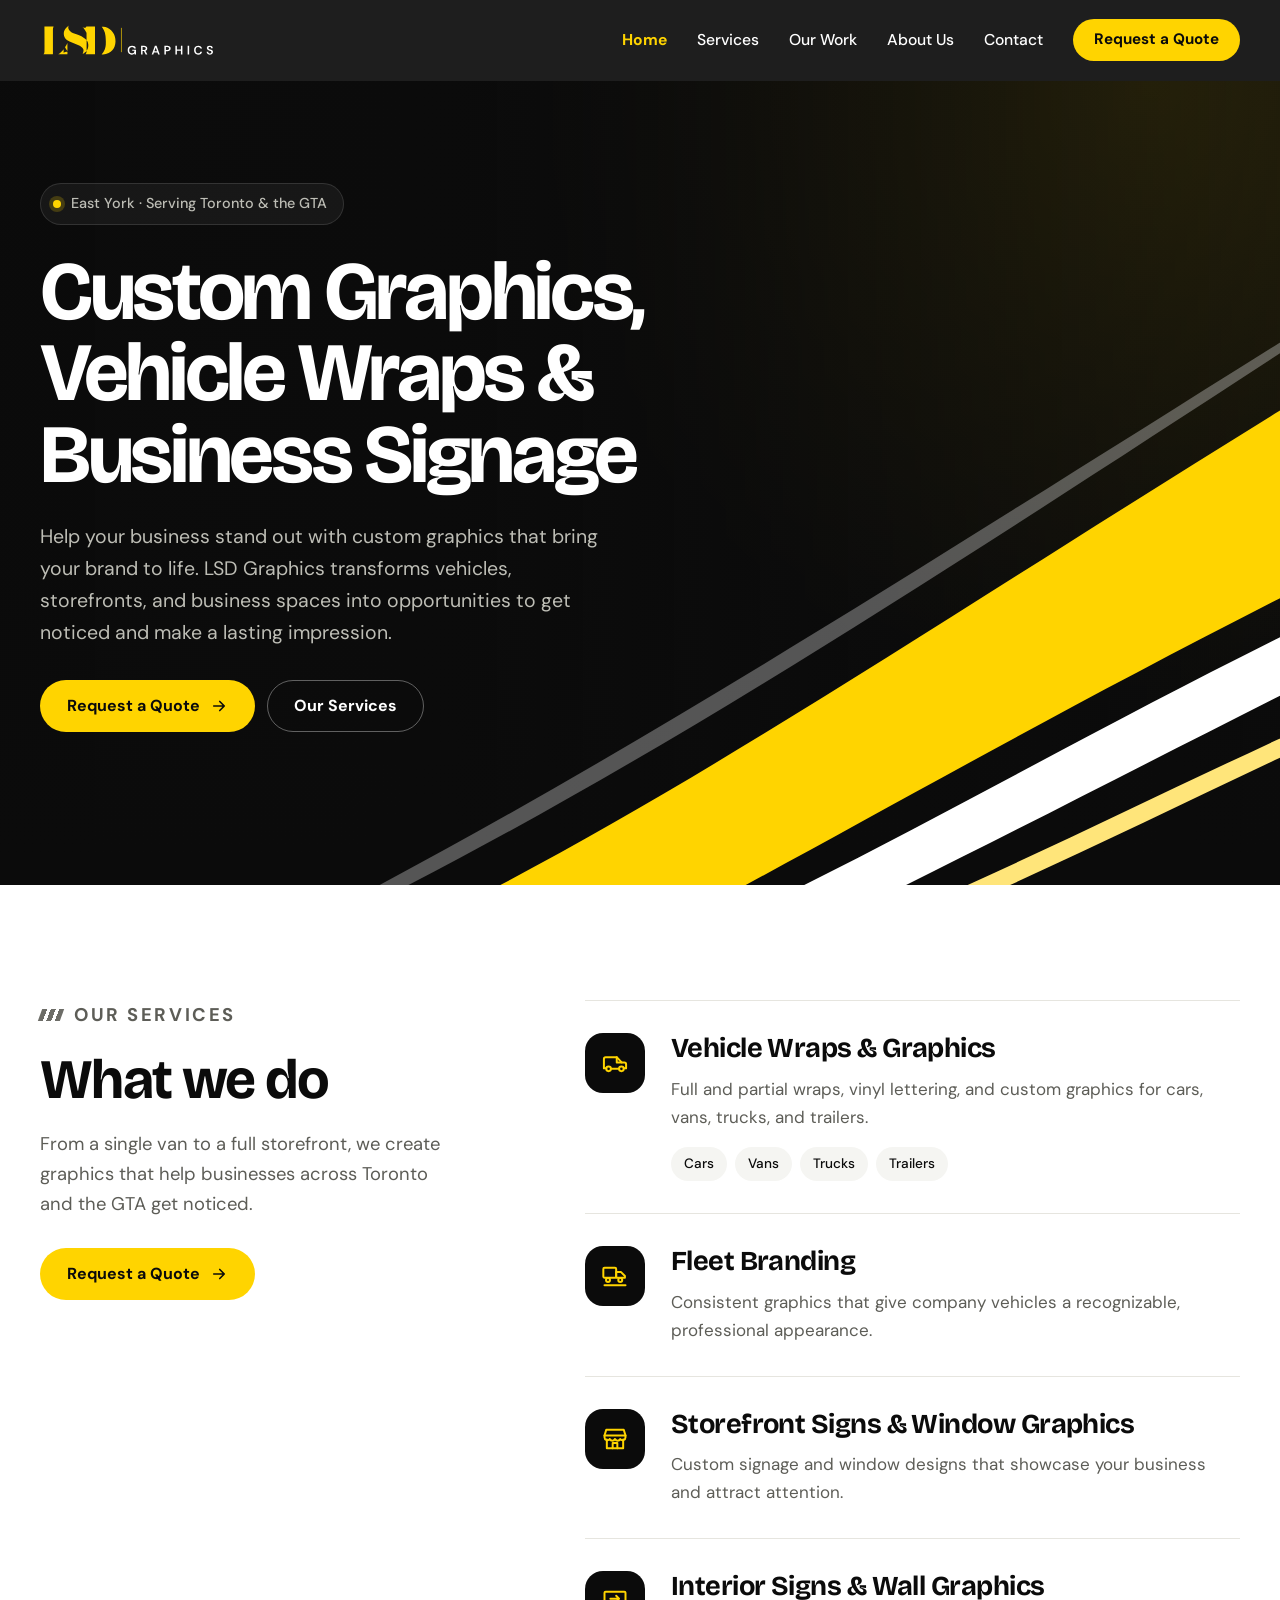
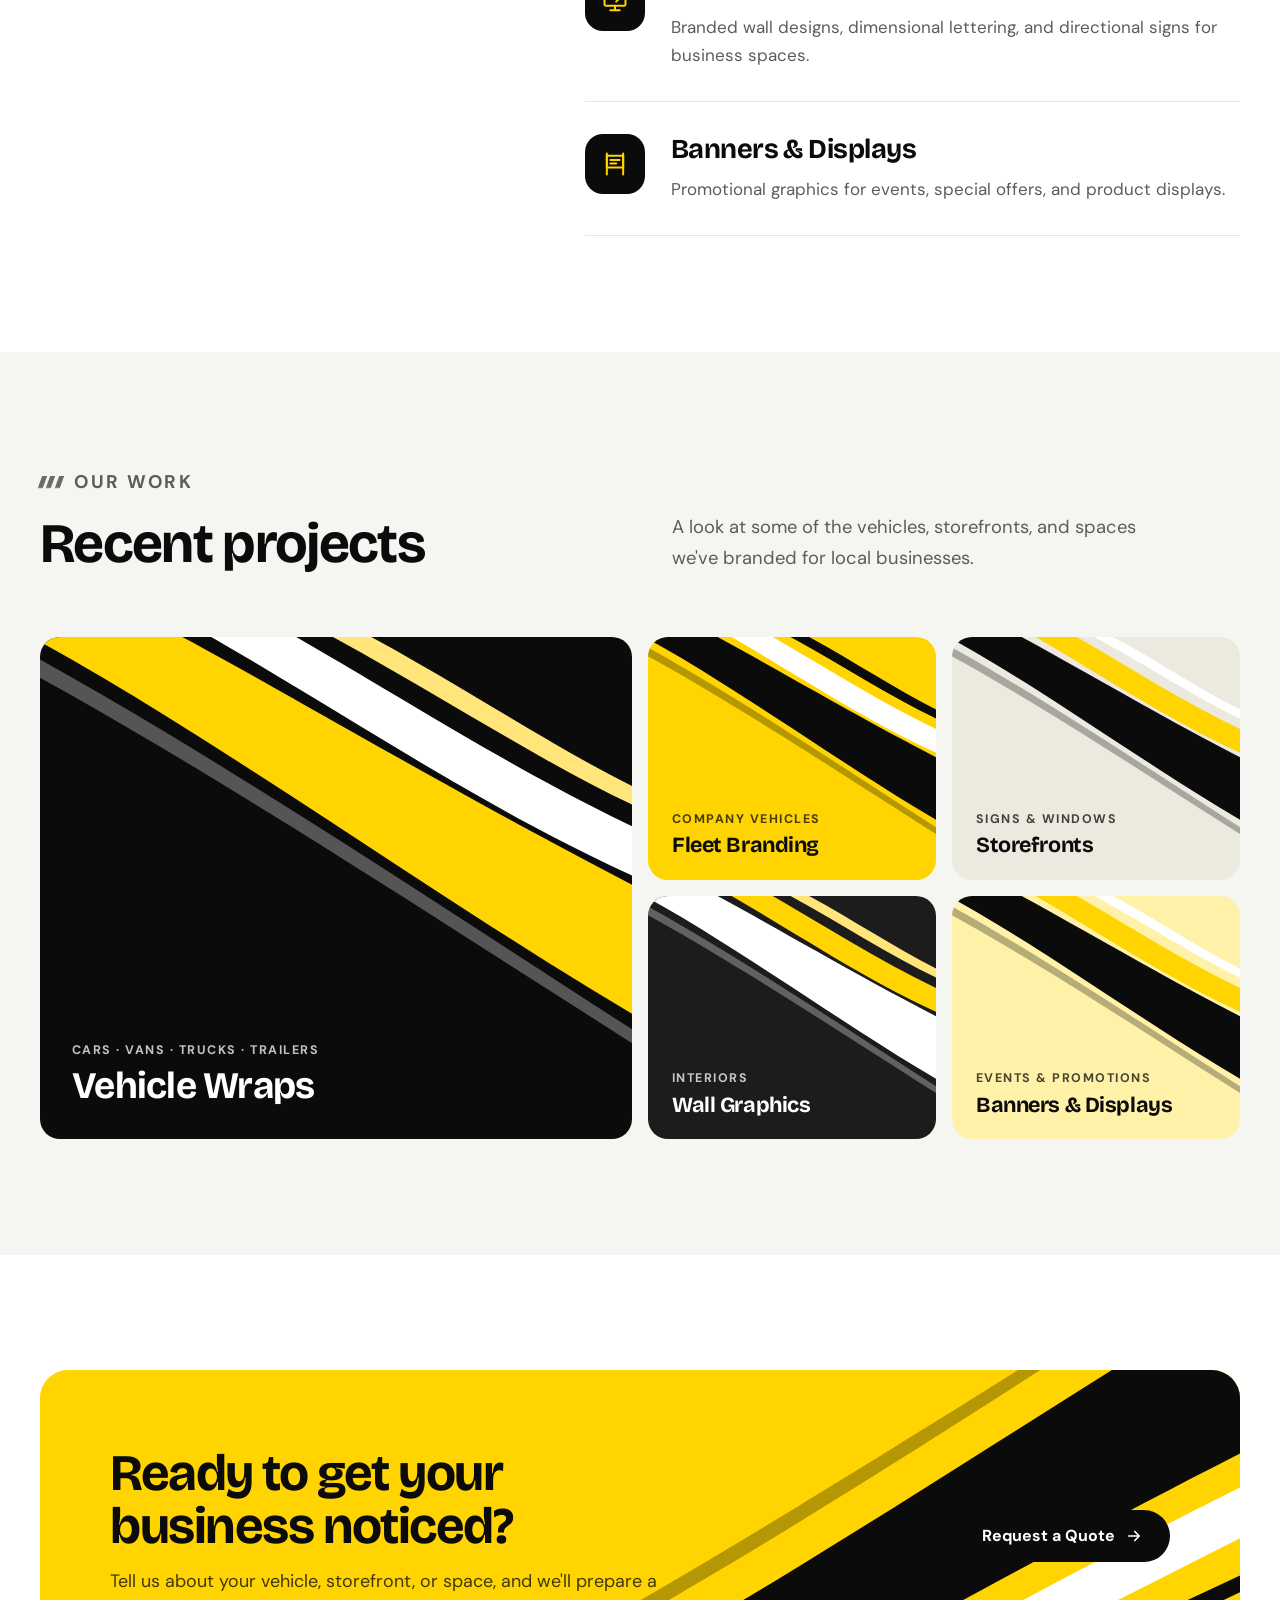
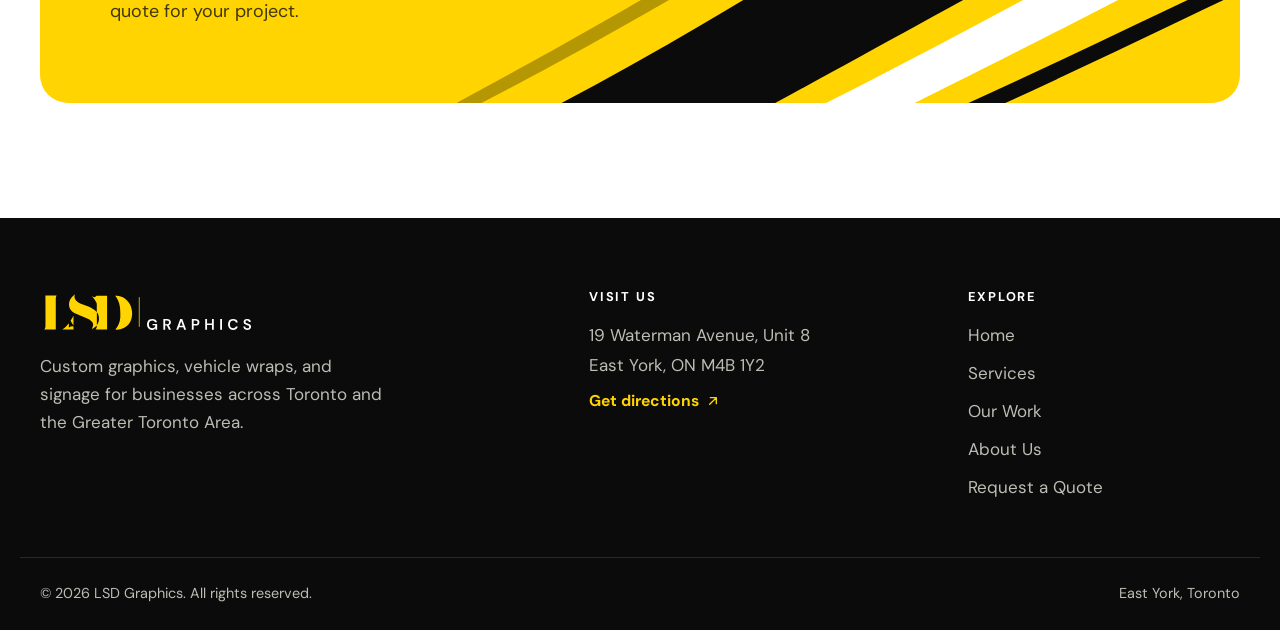
==== commit 2a6bc08c: "Add files via upload" ====
--- a/index.html
+++ b/index.html
@@ -1,20 +1,22 @@
-<!doctype html><html><head><meta charset=utf8><meta name=viewport content="width=device-width,initial-scale=1,viewport-fit=cover"><style>:root{color-scheme:light;box-sizing:border-box;padding-top:env(safe-area-inset-top,0px);padding-bottom:env(safe-area-inset-bottom,0px)}html{scroll-padding-top:env(safe-area-inset-top,0px)}body{margin:0;padding:0;font:14px -apple-system,BlinkMacSystemFont,sans-serif;background:#fff;color:#000}img{max-width:100%}[hidden]:not([hidden=until-found i]){display:none!important}</style></head><body>
+<!doctype html>
+<html lang="en">
+<head>
+<meta charset="utf-8">
+<meta name="viewport" content="width=device-width, initial-scale=1, viewport-fit=cover">
 <title>LSD Graphics</title>
-<meta name="claude:viewport-fit-sides" content="cover">
 <meta name="description" content="LSD Graphics creates custom vehicle wraps, fleet branding, storefront signs, interior wall graphics, and banners for businesses across Toronto and the GTA. Based in East York.">
 <link rel="preconnect" href="https://fonts.googleapis.com">
 <link rel="preconnect" href="https://fonts.gstatic.com" crossorigin>
 <link rel="stylesheet" href="https://fonts.googleapis.com/css2?family=Bricolage+Grotesque:opsz,wght@12..96,400..800&family=DM+Sans:opsz,wght@9..40,400..700&display=swap">
 <link rel="stylesheet" href="styles.css">
-<!-- /head -->
-
+</head>
+<body>
 <a class="skip-link" href="#main">Skip to content</a>
 
 <header class="site-header">
   <div class="wrap header-inner">
     <a class="brand" href="index.html" aria-label="LSD Graphics home">
-      <span class="brand-mark" aria-hidden="true"><i></i><i></i><i></i></span>
-      <span class="brand-name"><b>LSD</b> Graphics</span>
+      <img class="brand-logo" src="lsd-graphics-logo-horizontal-gold-white.svg" alt="LSD Graphics" width="1070" height="218">
     </a>
 
     <button class="nav-toggle" type="button" aria-expanded="false" aria-controls="site-nav" aria-label="Open menu">
@@ -49,7 +51,7 @@
           <h1>Custom Graphics, Vehicle Wraps &amp; Business Signage</h1>
           <p class="hero-lede">Help your business stand out with custom graphics that bring your brand to life. LSD Graphics transforms vehicles, storefronts, and business spaces into opportunities to get noticed and make a lasting impression.</p>
           <div class="hero-actions">
-            <a class="btn btn-light" href="about.html#quote">
+            <a class="btn btn-primary" href="about.html#quote">
               Request a Quote
               <svg viewBox="0 0 24 24" fill="none" stroke="currentColor" stroke-width="2.2" stroke-linecap="round" stroke-linejoin="round" aria-hidden="true"><path d="M5 12h14M13 6l6 6-6 6"/></svg>
             </a>
@@ -137,58 +139,64 @@
       </div>
 
       <!--
-        TO ADD A PROJECT PHOTO: inside a tile, add an image right after the <svg>, e.g.
-        <img class="work-photo" src="images/work-1.jpg" alt="Full wrap on a white delivery van">
-        The photo covers the stripe artwork, the label stays readable, and clicking opens it larger.
+        PROJECT PHOTOS: save each photo next to index.html with the file name used below
+        (work-vehicle-wrap.jpg, work-fleet-branding.jpg, work-storefront.jpg,
+        work-wall-graphics.jpg, work-banners-displays.jpg). Until a file exists,
+        the stripe artwork shows instead.
       -->
       <div class="work-grid">
-        <figure class="work-tile" style="--bg:#0a1530; --l1:#2747ff; --l2:#8db8ff; --l3:#ffffff;">
-          <svg class="livery" viewBox="0 0 400 300" preserveAspectRatio="xMidYMid slice" aria-hidden="true">
-            <path class="b4" d="M-40-20C100 50 260 160 420 262L420 270C258 168 96 58-46-12Z"/>
-            <path class="b1" d="M-20-20C120 50 260 160 420 250L420 170C280 100 150 20 70-20Z"/>
-            <path class="b2" d="M90-20C200 40 310 120 420 160L420 132C320 92 220 22 140-20Z"/>
-            <path class="b3" d="M160-20C260 30 340 90 420 118L420 108C345 80 270 22 182-20Z"/>
-          </svg>
+        <figure class="work-tile" style="--bg:#0b0b0b; --l1:#ffd400; --l2:#ffffff; --l3:#ffe57a;">
+          <svg class="livery" viewBox="0 0 400 300" preserveAspectRatio="xMidYMid slice" aria-hidden="true">
+            <path class="b4" d="M-40-20C100 50 260 160 420 262L420 270C258 168 96 58-46-12Z"/>
+            <path class="b1" d="M-20-20C120 50 260 160 420 250L420 170C280 100 150 20 70-20Z"/>
+            <path class="b2" d="M90-20C200 40 310 120 420 160L420 132C320 92 220 22 140-20Z"/>
+            <path class="b3" d="M160-20C260 30 340 90 420 118L420 108C345 80 270 22 182-20Z"/>
+          </svg>
+          <img class="work-photo" src="work-vehicle-wrap.jpg" alt="Full vehicle wrap on a commercial van" loading="lazy" onerror="this.remove()">
           <figcaption class="work-label"><small>Cars · Vans · Trucks · Trailers</small><h3>Vehicle Wraps</h3></figcaption>
         </figure>
 
-        <figure class="work-tile" style="--bg:#2747ff; --l1:#0a1530; --l2:#ffffff; --l3:#8db8ff;">
-          <svg class="livery" viewBox="0 0 400 300" preserveAspectRatio="xMidYMid slice" aria-hidden="true">
-            <path class="b4" d="M-40-20C100 50 260 160 420 262L420 270C258 168 96 58-46-12Z"/>
-            <path class="b1" d="M-20-20C120 50 260 160 420 250L420 170C280 100 150 20 70-20Z"/>
-            <path class="b2" d="M90-20C200 40 310 120 420 160L420 132C320 92 220 22 140-20Z"/>
-            <path class="b3" d="M160-20C260 30 340 90 420 118L420 108C345 80 270 22 182-20Z"/>
-          </svg>
+        <figure class="work-tile" style="--bg:#ffd400; --fg:#0b0b0b; --l1:#0b0b0b; --l2:#ffffff; --l3:#0b0b0b; --l4:#0b0b0b;">
+          <svg class="livery" viewBox="0 0 400 300" preserveAspectRatio="xMidYMid slice" aria-hidden="true">
+            <path class="b4" d="M-40-20C100 50 260 160 420 262L420 270C258 168 96 58-46-12Z"/>
+            <path class="b1" d="M-20-20C120 50 260 160 420 250L420 170C280 100 150 20 70-20Z"/>
+            <path class="b2" d="M90-20C200 40 310 120 420 160L420 132C320 92 220 22 140-20Z"/>
+            <path class="b3" d="M160-20C260 30 340 90 420 118L420 108C345 80 270 22 182-20Z"/>
+          </svg>
+          <img class="work-photo" src="work-fleet-branding.jpg" alt="Matching fleet graphics on company trucks" loading="lazy" onerror="this.remove()">
           <figcaption class="work-label"><small>Company vehicles</small><h3>Fleet Branding</h3></figcaption>
         </figure>
 
-        <figure class="work-tile" style="--bg:#dfe6f5; --fg:#0a1530; --l1:#0a1530; --l2:#2747ff; --l3:#ffffff; --l4:#2747ff;">
-          <svg class="livery" viewBox="0 0 400 300" preserveAspectRatio="xMidYMid slice" aria-hidden="true">
-            <path class="b4" d="M-40-20C100 50 260 160 420 262L420 270C258 168 96 58-46-12Z"/>
-            <path class="b1" d="M-20-20C120 50 260 160 420 250L420 170C280 100 150 20 70-20Z"/>
-            <path class="b2" d="M90-20C200 40 310 120 420 160L420 132C320 92 220 22 140-20Z"/>
-            <path class="b3" d="M160-20C260 30 340 90 420 118L420 108C345 80 270 22 182-20Z"/>
-          </svg>
+        <figure class="work-tile" style="--bg:#ece9df; --fg:#0b0b0b; --l1:#0b0b0b; --l2:#ffd400; --l3:#ffffff; --l4:#0b0b0b;">
+          <svg class="livery" viewBox="0 0 400 300" preserveAspectRatio="xMidYMid slice" aria-hidden="true">
+            <path class="b4" d="M-40-20C100 50 260 160 420 262L420 270C258 168 96 58-46-12Z"/>
+            <path class="b1" d="M-20-20C120 50 260 160 420 250L420 170C280 100 150 20 70-20Z"/>
+            <path class="b2" d="M90-20C200 40 310 120 420 160L420 132C320 92 220 22 140-20Z"/>
+            <path class="b3" d="M160-20C260 30 340 90 420 118L420 108C345 80 270 22 182-20Z"/>
+          </svg>
+          <img class="work-photo" src="work-storefront.jpg" alt="Storefront sign and window graphics" loading="lazy" onerror="this.remove()">
           <figcaption class="work-label"><small>Signs &amp; windows</small><h3>Storefronts</h3></figcaption>
         </figure>
 
-        <figure class="work-tile" style="--bg:#13234a; --l1:#8db8ff; --l2:#ffffff; --l3:#2747ff;">
-          <svg class="livery" viewBox="0 0 400 300" preserveAspectRatio="xMidYMid slice" aria-hidden="true">
-            <path class="b4" d="M-40-20C100 50 260 160 420 262L420 270C258 168 96 58-46-12Z"/>
-            <path class="b1" d="M-20-20C120 50 260 160 420 250L420 170C280 100 150 20 70-20Z"/>
-            <path class="b2" d="M90-20C200 40 310 120 420 160L420 132C320 92 220 22 140-20Z"/>
-            <path class="b3" d="M160-20C260 30 340 90 420 118L420 108C345 80 270 22 182-20Z"/>
-          </svg>
+        <figure class="work-tile" style="--bg:#1c1c1c; --l1:#ffffff; --l2:#ffd400; --l3:#ffe57a;">
+          <svg class="livery" viewBox="0 0 400 300" preserveAspectRatio="xMidYMid slice" aria-hidden="true">
+            <path class="b4" d="M-40-20C100 50 260 160 420 262L420 270C258 168 96 58-46-12Z"/>
+            <path class="b1" d="M-20-20C120 50 260 160 420 250L420 170C280 100 150 20 70-20Z"/>
+            <path class="b2" d="M90-20C200 40 310 120 420 160L420 132C320 92 220 22 140-20Z"/>
+            <path class="b3" d="M160-20C260 30 340 90 420 118L420 108C345 80 270 22 182-20Z"/>
+          </svg>
+          <img class="work-photo" src="work-wall-graphics.jpg" alt="Branded wall graphic in an office" loading="lazy" onerror="this.remove()">
           <figcaption class="work-label"><small>Interiors</small><h3>Wall Graphics</h3></figcaption>
         </figure>
 
-        <figure class="work-tile" style="--bg:#c9dbff; --fg:#0a1530; --l1:#2747ff; --l2:#0a1530; --l3:#ffffff; --l4:#0a1530;">
-          <svg class="livery" viewBox="0 0 400 300" preserveAspectRatio="xMidYMid slice" aria-hidden="true">
-            <path class="b4" d="M-40-20C100 50 260 160 420 262L420 270C258 168 96 58-46-12Z"/>
-            <path class="b1" d="M-20-20C120 50 260 160 420 250L420 170C280 100 150 20 70-20Z"/>
-            <path class="b2" d="M90-20C200 40 310 120 420 160L420 132C320 92 220 22 140-20Z"/>
-            <path class="b3" d="M160-20C260 30 340 90 420 118L420 108C345 80 270 22 182-20Z"/>
-          </svg>
+        <figure class="work-tile" style="--bg:#fff1a8; --fg:#0b0b0b; --l1:#0b0b0b; --l2:#ffd400; --l3:#ffffff; --l4:#0b0b0b;">
+          <svg class="livery" viewBox="0 0 400 300" preserveAspectRatio="xMidYMid slice" aria-hidden="true">
+            <path class="b4" d="M-40-20C100 50 260 160 420 262L420 270C258 168 96 58-46-12Z"/>
+            <path class="b1" d="M-20-20C120 50 260 160 420 250L420 170C280 100 150 20 70-20Z"/>
+            <path class="b2" d="M90-20C200 40 310 120 420 160L420 132C320 92 220 22 140-20Z"/>
+            <path class="b3" d="M160-20C260 30 340 90 420 118L420 108C345 80 270 22 182-20Z"/>
+          </svg>
+          <img class="work-photo" src="work-banners-displays.jpg" alt="Event banner and display stand" loading="lazy" onerror="this.remove()">
           <figcaption class="work-label"><small>Events &amp; promotions</small><h3>Banners &amp; Displays</h3></figcaption>
         </figure>
       </div>
@@ -210,7 +218,7 @@
           <p>Tell us about your vehicle, storefront, or space, and we'll prepare a quote for your project.</p>
         </div>
         <div class="cta-actions">
-          <a class="btn btn-light" href="about.html#quote">
+          <a class="btn btn-dark" href="about.html#quote">
             Request a Quote
             <svg viewBox="0 0 24 24" fill="none" stroke="currentColor" stroke-width="2.2" stroke-linecap="round" stroke-linejoin="round" aria-hidden="true"><path d="M5 12h14M13 6l6 6-6 6"/></svg>
           </a>
@@ -225,8 +233,7 @@
   <div class="wrap footer-grid">
     <div class="footer-brand">
       <a class="brand" href="index.html" aria-label="LSD Graphics home">
-        <span class="brand-mark" aria-hidden="true"><i></i><i></i><i></i></span>
-        <span class="brand-name"><b>LSD</b> Graphics</span>
+        <img class="brand-logo" src="lsd-graphics-logo-horizontal-gold-white.svg" alt="LSD Graphics" width="1070" height="218">
       </a>
       <p>Custom graphics, vehicle wraps, and signage for businesses across Toronto and the Greater Toronto Area.</p>
     </div>
@@ -262,5 +269,5 @@
 </dialog>
 
 <script src="script.js"></script>
-
-</body></html>+</body>
+</html>
--- a/styles.css
+++ b/styles.css
@@ -5,21 +5,22 @@
    ========================================================= */
 :root {
   /* Colour */
-  --navy: #0a1530;
-  --navy-2: #13234a;
-  --navy-line: rgba(255, 255, 255, .12);
-  --cobalt: #2747ff;
-  --cobalt-hover: #1a33d9;
-  --sky: #8db8ff;
-  --ice: #eef2ff;
+  --ink: #0b0b0b;           /* brand black */
+  --ink-2: #161616;
+  --ink-line: rgba(255, 255, 255, .12);
+  --gold: #ffd400;          /* from the LSD logo */
+  --gold-hover: #f2c600;
+  --gold-soft: #ffe57a;
+  --gold-ink: #7a5f00;      /* gold for small text on white (readable contrast) */
+  --gold-tint: #fff7cf;
   --paper: #ffffff;
-  --tint: #f3f5fa;
-  --line: #e2e6ee;
-  --field-line: #d3d9e4;
-  --text: #0d1630;
-  --muted: #5a647a;
+  --tint: #f5f5f2;
+  --line: #e6e5df;
+  --field-line: #d6d5ce;
+  --text: #0b0b0b;
+  --muted: #5d5d57;
   --on-dark: #ffffff;
-  --on-dark-muted: #b8c2d8;
+  --on-dark-muted: #bdbdb5;
 
   /* Type */
   --display: "Bricolage Grotesque", "Helvetica Neue", Arial, sans-serif;
@@ -55,7 +56,7 @@
 }
 
 img { display: block; max-width: 100%; height: auto; }
-a { color: var(--cobalt); }
+a { color: var(--gold-ink); }
 p { margin: 0; }
 address { font-style: normal; }
 
@@ -71,7 +72,7 @@
 h2 { font-size: clamp(2.1rem, 1.4rem + 2.6vw, 3.5rem); }
 h3 { letter-spacing: -0.02em; line-height: 1.15; }
 
-:focus-visible { outline: 3px solid var(--cobalt); outline-offset: 3px; }
+:focus-visible { outline: 3px solid var(--gold); outline-offset: 3px; }
 
 .skip-link {
   position: absolute;
@@ -80,7 +81,7 @@
   z-index: 100;
   padding: 10px 16px;
   border-radius: 999px;
-  background: var(--navy);
+  background: var(--ink);
   color: var(--on-dark);
   font-weight: 700;
   text-decoration: none;
@@ -106,7 +107,7 @@
   font-weight: 700;
   letter-spacing: .14em;
   text-transform: uppercase;
-  color: var(--cobalt);
+  color: var(--gold-ink);
 }
 .eyebrow::before {
   content: "";
@@ -117,7 +118,7 @@
   transform: skewX(-20deg);
   opacity: .9;
 }
-.eyebrow-light { color: var(--sky); }
+.eyebrow-light { color: var(--gold); }
 
 /* ---------- Buttons ---------- */
 .btn {
@@ -141,10 +142,12 @@
 .btn:hover svg { transform: translateX(3px); }
 .btn:active { transform: translateY(1px); }
 
-.btn-primary { background: var(--cobalt); color: #ffffff; }
-.btn-primary:hover { background: var(--cobalt-hover); }
-.btn-light { background: #ffffff; color: var(--navy); }
-.btn-light:hover { background: var(--ice); }
+.btn-primary { background: var(--gold); color: var(--ink); }
+.btn-primary:hover { background: var(--gold-hover); }
+.btn-dark { background: var(--ink); color: #ffffff; }
+.btn-dark:hover { background: #262626; }
+.btn-light { background: #ffffff; color: var(--ink); }
+.btn-light:hover { background: var(--gold); }
 .btn-outline-light { border-color: rgba(255, 255, 255, .35); color: #ffffff; }
 .btn-outline-light:hover { border-color: #ffffff; background: rgba(255, 255, 255, .06); }
 .btn-sm { padding: 12px 20px; font-size: .95rem; }
@@ -156,19 +159,19 @@
   inset: 0 0 auto;
   height: env(safe-area-inset-top, 0px);
   z-index: 60;
-  background: var(--paper);
+  background: var(--ink);
 }
 .site-header {
   position: sticky;
   top: env(safe-area-inset-top, 0px);
   z-index: 50;
-  background: rgba(255, 255, 255, .92);
+  background: rgba(11, 11, 11, .92);
   -webkit-backdrop-filter: saturate(1.5) blur(12px);
   backdrop-filter: saturate(1.5) blur(12px);
   border-bottom: 1px solid transparent;
   transition: border-color .2s ease;
 }
-.site-header.is-scrolled { border-color: var(--line); }
+.site-header.is-scrolled { border-color: var(--ink-line); }
 .header-inner {
   display: flex;
   align-items: center;
@@ -185,34 +188,22 @@
   text-decoration: none;
   flex: none;
 }
-.brand-mark { display: inline-flex; gap: 3px; height: 26px; padding-left: 4px; }
-.brand-mark i { display: block; width: 6px; height: 100%; border-radius: 1.5px; transform: skewX(-20deg); }
-.brand-mark i:nth-child(1) { background: var(--cobalt); }
-.brand-mark i:nth-child(2) { background: var(--sky); }
-.brand-mark i:nth-child(3) { background: var(--navy); }
-.brand-name {
-  font-family: var(--display);
-  font-size: 1.4rem;
-  font-weight: 500;
-  letter-spacing: -0.03em;
-  line-height: 1;
-}
-.brand-name b { font-weight: 800; }
-.site-footer .brand { color: var(--on-dark); }
-.site-footer .brand-mark i:nth-child(3) { background: #ffffff; }
+.brand-logo { display: block; height: 36px; width: auto; }
+.site-footer .brand-logo { height: 44px; }
+@media (max-width: 480px) { .brand-logo { height: 30px; } }
 
 .site-nav { display: flex; align-items: center; gap: 2px; }
 .nav-link {
   padding: 10px 14px;
   border-radius: 999px;
-  color: var(--text);
+  color: var(--on-dark);
   font-size: .98rem;
   font-weight: 500;
   text-decoration: none;
   transition: background-color .15s ease, color .15s ease;
 }
-.nav-link:hover { background: var(--tint); }
-.nav-link[aria-current="page"] { color: var(--cobalt); font-weight: 700; }
+.nav-link:hover { background: rgba(255, 255, 255, .08); }
+.nav-link[aria-current="page"] { color: var(--gold); font-weight: 700; }
 .site-nav .btn { margin-left: 14px; }
 
 .nav-toggle {
@@ -220,10 +211,10 @@
   width: 46px;
   height: 46px;
   padding: 0;
-  border: 1px solid var(--line);
+  border: 1px solid rgba(255, 255, 255, .22);
   border-radius: 999px;
-  background: var(--paper);
-  color: var(--text);
+  background: transparent;
+  color: var(--on-dark);
   cursor: pointer;
   align-items: center;
   justify-content: center;
@@ -253,9 +244,9 @@
     flex-direction: column;
     align-items: stretch;
     gap: 2px;
-    background: var(--paper);
-    border-bottom: 1px solid var(--line);
-    box-shadow: 0 24px 40px -28px rgba(10, 21, 48, .45);
+    background: var(--ink);
+    border-bottom: 1px solid var(--ink-line);
+    box-shadow: 0 24px 40px -28px rgba(11, 11, 11, .45);
     padding-block: 10px 22px;
     padding-left: max(20px, env(safe-area-inset-left, 0px));
     padding-right: max(20px, env(safe-area-inset-right, 0px));
@@ -267,26 +258,26 @@
 
 /* ---------- Livery stripes (shared) ---------- */
 .livery { position: absolute; pointer-events: none; }
-.livery .b1 { fill: var(--l1, var(--cobalt)); }
-.livery .b2 { fill: var(--l2, var(--sky)); }
-.livery .b3 { fill: var(--l3, #ffffff); }
-.livery .b4 { fill: var(--l4, var(--sky)); opacity: .45; }
+.livery .b1 { fill: var(--l1, var(--gold)); }
+.livery .b2 { fill: var(--l2, #ffffff); }
+.livery .b3 { fill: var(--l3, var(--gold-soft)); }
+.livery .b4 { fill: var(--l4, #ffffff); opacity: .3; }
 
 /* ---------- Home hero (full width) ---------- */
 .hero {
   position: relative;
   overflow: hidden;
   isolation: isolate;
-  background: var(--navy);
+  background: var(--ink);
   color: var(--on-dark);
 }
 .hero-media {
-  /* HERO PHOTO: save the image as images/hero.jpg (landscape, at least 2000px wide).
-     If the file is missing, the navy background and stripes show instead. */
+  /* HERO PHOTO: save the image as hero.jpg (landscape, at least 2000px wide).
+     If the file is missing, the black background and stripes show instead. */
   position: absolute;
   inset: 0;
   z-index: -3;
-  background: url("images/hero.jpg") center right / cover no-repeat;
+  background: url("hero.jpg") center right / cover no-repeat;
 }
 .hero::before {
   /* keeps the headline readable over any photo */
@@ -295,8 +286,8 @@
   inset: 0;
   z-index: -2;
   background:
-    linear-gradient(90deg, rgba(10, 21, 48, .97) 0%, rgba(10, 21, 48, .9) 36%, rgba(10, 21, 48, .5) 66%, rgba(10, 21, 48, .2) 100%),
-    radial-gradient(circle at 90% 0%, rgba(39, 71, 255, .45), transparent 45%);
+    linear-gradient(90deg, rgba(11, 11, 11, .97) 0%, rgba(11, 11, 11, .9) 36%, rgba(11, 11, 11, .5) 66%, rgba(11, 11, 11, .2) 100%),
+    radial-gradient(circle at 90% 0%, rgba(255, 212, 0, .14), transparent 45%);
 }
 .hero::after {
   /* soft fade at the bottom so the stripes sit on a clean edge */
@@ -305,7 +296,7 @@
   inset: auto 0 0 0;
   height: 40%;
   z-index: -2;
-  background: linear-gradient(transparent, rgba(10, 21, 48, .55));
+  background: linear-gradient(transparent, rgba(11, 11, 11, .55));
 }
 .hero .livery { inset: 0; width: 100%; height: 100%; z-index: -1; }
 .hero-inner {
@@ -322,7 +313,7 @@
   gap: 10px;
   justify-self: start;
   padding: 8px 16px 8px 12px;
-  border: 1px solid var(--navy-line);
+  border: 1px solid var(--ink-line);
   border-radius: 999px;
   background: rgba(255, 255, 255, .05);
   color: var(--on-dark-muted);
@@ -333,8 +324,8 @@
   width: 8px;
   height: 8px;
   border-radius: 50%;
-  background: var(--sky);
-  box-shadow: 0 0 0 4px rgba(141, 184, 255, .2);
+  background: var(--gold);
+  box-shadow: 0 0 0 4px rgba(255, 212, 0, .2);
 }
 .hero h1 {
   font-size: clamp(2.7rem, 1.5rem + 4.6vw, 5.3rem);
@@ -352,8 +343,8 @@
 @media (max-width: 760px) {
   .hero::before {
     background:
-      linear-gradient(180deg, rgba(10, 21, 48, .93) 0%, rgba(10, 21, 48, .82) 60%, rgba(10, 21, 48, .7) 100%),
-      radial-gradient(circle at 90% 0%, rgba(39, 71, 255, .45), transparent 50%);
+      linear-gradient(180deg, rgba(11, 11, 11, .93) 0%, rgba(11, 11, 11, .82) 60%, rgba(11, 11, 11, .7) 100%),
+      radial-gradient(circle at 90% 0%, rgba(255, 212, 0, .14), transparent 50%);
   }
   .hero-media { background-position: 65% center; }
   .hero-inner { min-height: 0; align-items: flex-start; padding-block: 56px 220px; }
@@ -405,11 +396,11 @@
   display: grid;
   place-items: center;
   border-radius: 18px;
-  background: var(--ice);
-  color: var(--cobalt);
+  background: var(--ink);
+  color: var(--gold);
   transition: background-color .2s ease, color .2s ease, transform .2s ease;
 }
-.service-row:hover .service-icon { background: var(--cobalt); color: #ffffff; transform: rotate(-4deg); }
+.service-row:hover .service-icon { background: var(--gold); color: var(--ink); transform: rotate(-4deg); }
 .service-icon svg {
   width: 28px;
   height: 28px;
@@ -454,7 +445,7 @@
   isolation: isolate;
   margin: 0;
   border-radius: var(--r-card);
-  background: var(--bg, var(--navy));
+  background: var(--bg, var(--ink));
   color: var(--fg, #ffffff);
 }
 .work-tile:first-child { grid-column: span 2; grid-row: span 2; }
@@ -483,7 +474,7 @@
   pointer-events: none;
 }
 .work-tile:has(.work-photo) { --fg: #ffffff; }
-.work-tile:has(.work-photo) .work-label { background: linear-gradient(transparent, rgba(10, 21, 48, .8)); padding-top: 60px; }
+.work-tile:has(.work-photo) .work-label { background: linear-gradient(transparent, rgba(11, 11, 11, .8)); padding-top: 60px; }
 .work-label small {
   font-size: .78rem;
   font-weight: 700;
@@ -507,7 +498,7 @@
 
 /* Lightbox for real photos */
 .lightbox { border: 0; padding: 0; background: transparent; max-width: min(1100px, 92vw); max-height: 90vh; overflow: visible; }
-.lightbox::backdrop { background: rgba(10, 21, 48, .9); }
+.lightbox::backdrop { background: rgba(11, 11, 11, .9); }
 .lightbox img { max-height: 80vh; width: auto; margin-inline: auto; border-radius: 14px; }
 .lightbox-caption { margin-top: 12px; text-align: center; color: #ffffff; font-weight: 600; }
 .lightbox-close {
@@ -537,13 +528,13 @@
   gap: 28px 48px;
   padding: clamp(40px, 6vw, 80px) clamp(26px, 5.5vw, 80px);
   border-radius: var(--r-panel);
-  background: var(--cobalt);
-  color: #ffffff;
-}
-.cta-panel .livery { inset: 0; width: 100%; height: 100%; z-index: -1; --l1: var(--navy); --l2: var(--sky); --l3: #ffffff; --l4: #ffffff; }
+  background: var(--gold);
+  color: var(--ink);
+}
+.cta-panel .livery { inset: 0; width: 100%; height: 100%; z-index: -1; --l1: var(--ink); --l2: #ffffff; --l3: var(--ink); --l4: var(--ink); }
 .cta-copy { display: grid; gap: 14px; max-width: 36rem; min-width: 0; }
 .cta-copy h2 { font-size: clamp(2rem, 1.4rem + 2.4vw, 3.2rem); }
-.cta-copy p { color: rgba(255, 255, 255, .85); font-size: 1.12rem; }
+.cta-copy p { color: rgba(11, 11, 11, .78); font-size: 1.12rem; }
 .cta-actions { display: flex; flex-wrap: wrap; gap: 12px; position: relative; }
 @media (max-width: 760px) {
   .cta-panel { padding-bottom: 190px; border-radius: 22px; }
@@ -573,7 +564,7 @@
   grid-template-columns: repeat(3, minmax(0, 1fr));
   margin-top: clamp(40px, 5vw, 64px);
   border-radius: var(--r-card);
-  background: var(--navy);
+  background: var(--ink);
   color: var(--on-dark);
 }
 .focus-band .livery { right: 0; top: 0; height: 100%; width: 45%; z-index: -1; opacity: .5; }
@@ -582,7 +573,7 @@
   align-items: center;
   gap: 16px;
   padding: 30px clamp(22px, 3vw, 36px);
-  border-left: 1px solid var(--navy-line);
+  border-left: 1px solid var(--ink-line);
   font-family: var(--display);
   font-size: clamp(1.1rem, 1rem + .4vw, 1.3rem);
   font-weight: 600;
@@ -599,12 +590,12 @@
   place-items: center;
   border-radius: 14px;
   background: rgba(255, 255, 255, .08);
-  color: var(--sky);
+  color: var(--gold);
 }
 .focus-icon svg { width: 24px; height: 24px; fill: none; stroke: currentColor; stroke-width: 1.8; stroke-linecap: round; stroke-linejoin: round; }
 @media (max-width: 760px) {
   .focus-band { grid-template-columns: minmax(0, 1fr); }
-  .focus-item { border-left: 0; border-top: 1px solid var(--navy-line); padding-block: 22px; }
+  .focus-item { border-left: 0; border-top: 1px solid var(--ink-line); padding-block: 22px; }
   .focus-item:first-child { border-top: 0; }
 }
 
@@ -620,7 +611,7 @@
   padding: clamp(20px, 2.5vw, 28px);
   border-radius: var(--r-card);
   background: var(--paper);
-  box-shadow: 0 1px 0 var(--line), 0 30px 60px -48px rgba(10, 21, 48, .35);
+  box-shadow: 0 1px 0 var(--line), 0 30px 60px -48px rgba(11, 11, 11, .35);
   min-width: 0;
 }
 .portrait {
@@ -630,7 +621,7 @@
   aspect-ratio: 4 / 5;
   max-width: 100%;
   border-radius: 14px;
-  background: var(--navy);
+  background: var(--ink);
 }
 .portrait img { position: absolute; inset: 0; z-index: 1; width: 100%; height: 100%; object-fit: cover; }
 .portrait .livery { inset: 0; width: 100%; height: 100%; z-index: 0; }
@@ -650,8 +641,8 @@
   justify-self: start;
   padding: 5px 12px;
   border-radius: 999px;
-  background: var(--ice);
-  color: var(--cobalt);
+  background: var(--ink);
+  color: var(--gold);
   font-size: .8rem;
   font-weight: 700;
   letter-spacing: .06em;
@@ -683,7 +674,7 @@
   align-items: start;
   padding: clamp(32px, 5.5vw, 72px);
   border-radius: var(--r-panel);
-  background: var(--navy);
+  background: var(--ink);
   color: var(--on-dark);
 }
 .contact-panel::before {
@@ -691,7 +682,7 @@
   position: absolute;
   inset: 0;
   z-index: -1;
-  background: radial-gradient(circle at 0% 0%, rgba(39, 71, 255, .5), transparent 45%);
+  background: radial-gradient(circle at 0% 0%, rgba(255, 212, 0, .12), transparent 45%);
 }
 .contact-info { display: grid; gap: 20px; min-width: 0; }
 .contact-info > p { color: var(--on-dark-muted); font-size: 1.12rem; max-width: 28rem; }
@@ -700,7 +691,7 @@
   display: flex;
   gap: 16px;
   padding: 20px;
-  border: 1px solid var(--navy-line);
+  border: 1px solid var(--ink-line);
   border-radius: 16px;
   background: rgba(255, 255, 255, .04);
 }
@@ -712,7 +703,7 @@
   place-items: center;
   border-radius: 12px;
   background: rgba(255, 255, 255, .08);
-  color: var(--sky);
+  color: var(--gold);
 }
 .contact-card-icon svg { width: 22px; height: 22px; fill: none; stroke: currentColor; stroke-width: 1.8; stroke-linecap: round; stroke-linejoin: round; }
 .contact-card-label { font-size: .78rem; font-weight: 700; letter-spacing: .12em; text-transform: uppercase; color: var(--on-dark-muted); }
@@ -722,7 +713,7 @@
   align-items: center;
   gap: 6px;
   margin-top: 8px;
-  color: var(--sky);
+  color: var(--gold);
   font-weight: 700;
   font-size: .98rem;
   text-decoration: none;
@@ -744,7 +735,7 @@
 .field { display: grid; gap: 8px; min-width: 0; }
 .field-full { grid-column: 1 / -1; }
 .field label { font-size: .95rem; font-weight: 600; }
-.field .req { color: var(--cobalt); margin-left: 2px; }
+.field .req { color: var(--gold-ink); margin-left: 2px; }
 .field input,
 .field select,
 .field textarea {
@@ -759,7 +750,7 @@
   font-size: 1rem;
   transition: border-color .15s ease, box-shadow .15s ease, background-color .15s ease;
 }
-.field input:hover, .field select:hover, .field textarea:hover { border-color: #b9c2d2; }
+.field input:hover, .field select:hover, .field textarea:hover { border-color: #b9b8b0; }
 .field select {
   -webkit-appearance: none;
   appearance: none;
@@ -769,14 +760,14 @@
   background-position: right 16px center;
   background-size: 18px;
 }
-.field select:invalid { color: #8a93a6; }
+.field select:invalid { color: #8f8e87; }
 .field select option { color: var(--text); }
 .field textarea { min-height: 150px; resize: vertical; }
-.field input::placeholder, .field textarea::placeholder { color: #8a93a6; }
+.field input::placeholder, .field textarea::placeholder { color: #8f8e87; }
 .field input:focus, .field select:focus, .field textarea:focus {
   outline: none;
-  border-color: var(--cobalt);
-  box-shadow: 0 0 0 4px rgba(39, 71, 255, .14);
+  border-color: var(--ink);
+  box-shadow: 0 0 0 4px rgba(255, 212, 0, .45);
 }
 .form-submit { width: 100%; margin-top: 10px; padding-block: 18px; font-size: 1.05rem; }
 .form-note { margin-top: 14px; text-align: center; color: var(--muted); font-size: .9rem; }
@@ -793,8 +784,8 @@
   display: grid;
   place-items: center;
   border-radius: 50%;
-  background: var(--ice);
-  color: var(--cobalt);
+  background: var(--ink);
+  color: var(--gold);
 }
 .form-success-icon svg { width: 26px; height: 26px; fill: none; stroke: currentColor; stroke-width: 2.4; stroke-linecap: round; stroke-linejoin: round; }
 .form-success p { color: var(--muted); }
@@ -809,7 +800,7 @@
 }
 
 /* ---------- Footer ---------- */
-.site-footer { background: var(--navy); color: var(--on-dark-muted); }
+.site-footer { background: var(--ink); color: var(--on-dark-muted); }
 .footer-grid {
   display: grid;
   grid-template-columns: minmax(0, 1.5fr) minmax(0, 1fr) minmax(0, .8fr);
@@ -836,7 +827,7 @@
   justify-content: space-between;
   gap: 8px 24px;
   padding-block: 24px;
-  border-top: 1px solid var(--navy-line);
+  border-top: 1px solid var(--ink-line);
   font-size: .9rem;
 }
 @media (max-width: 860px) {
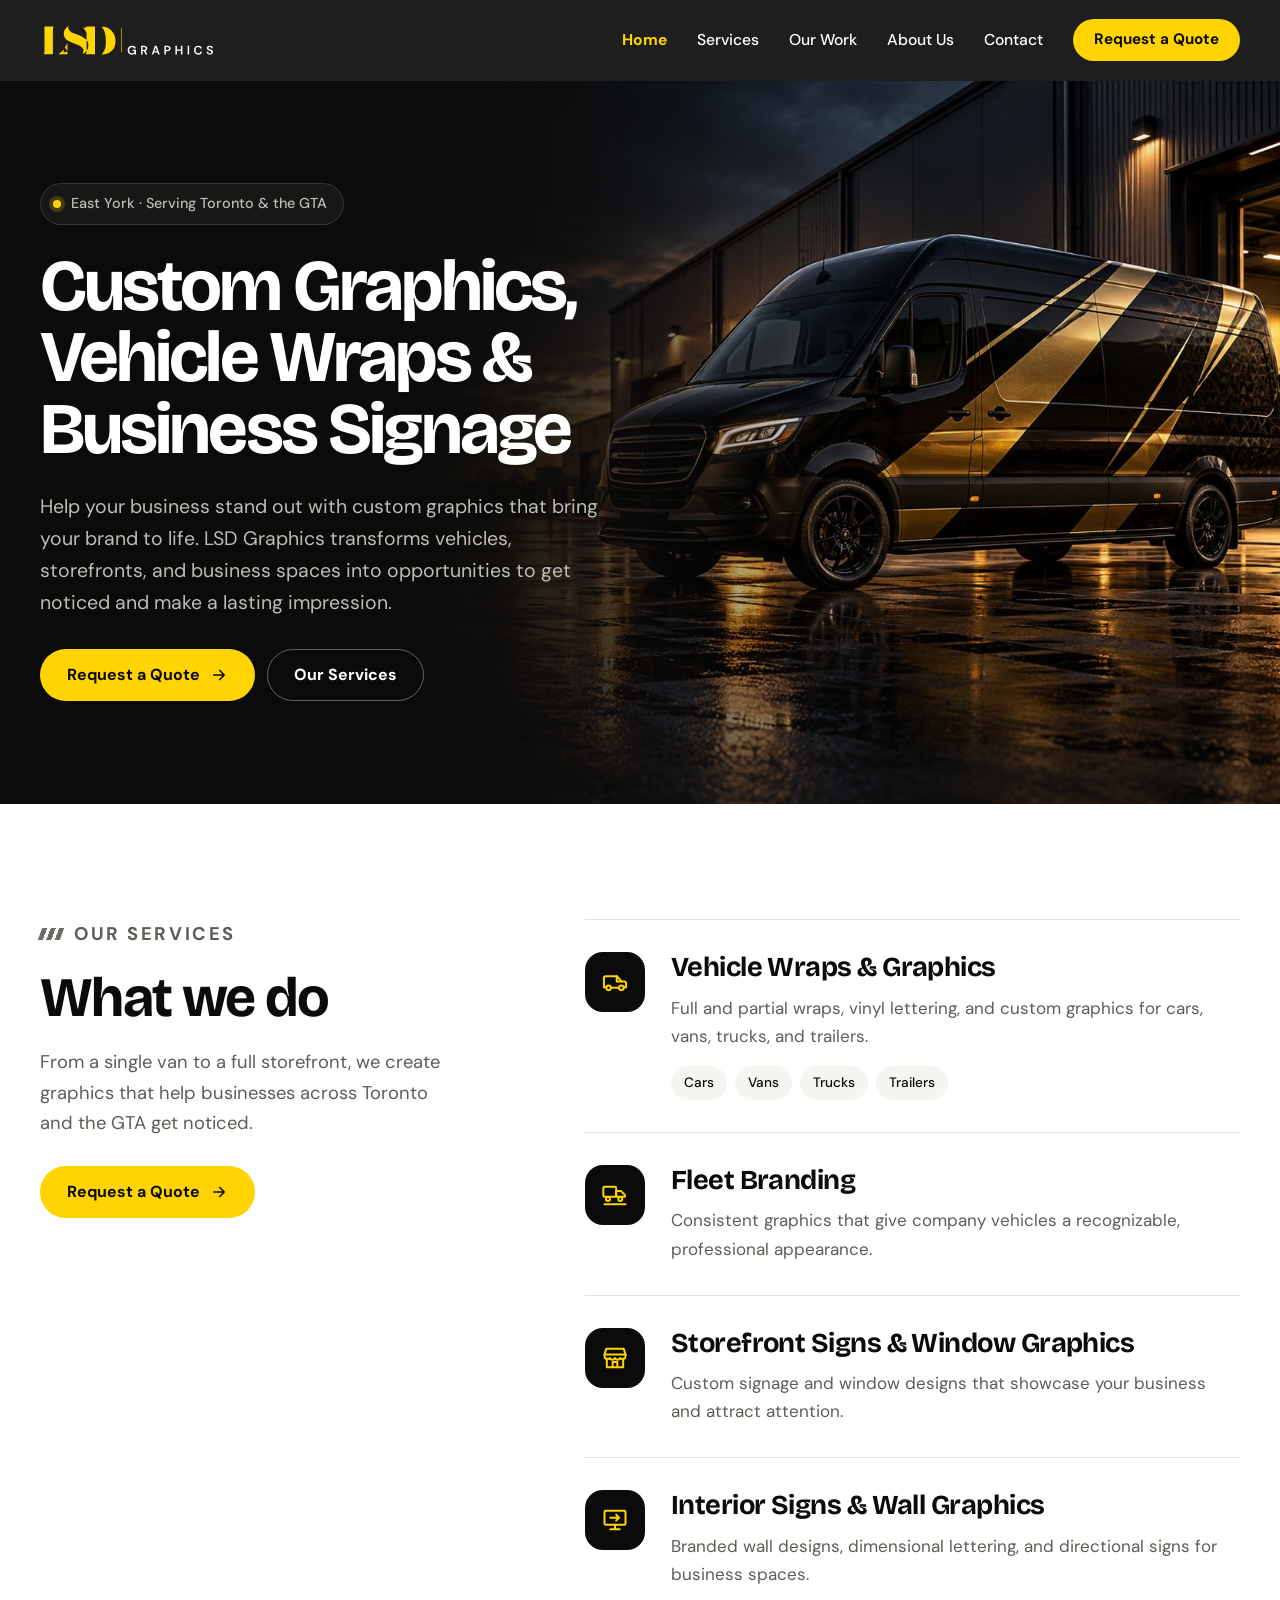
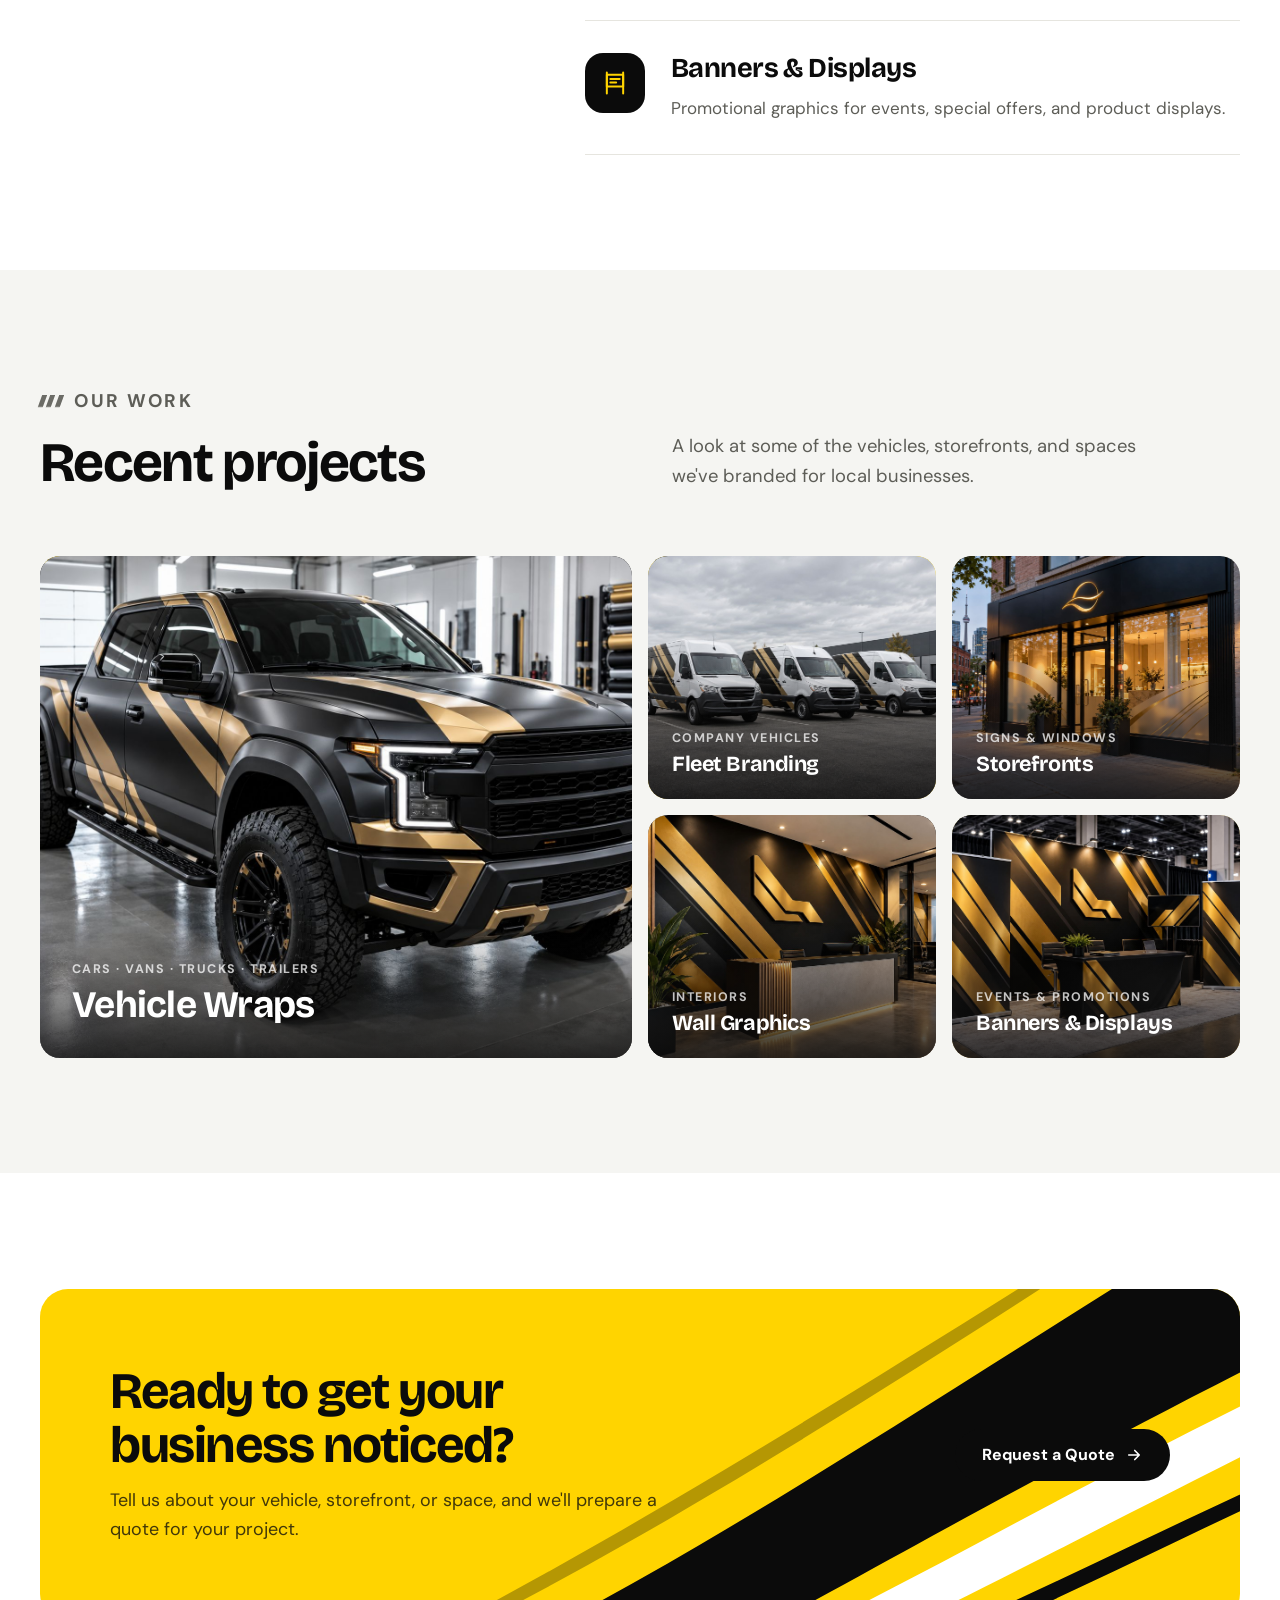
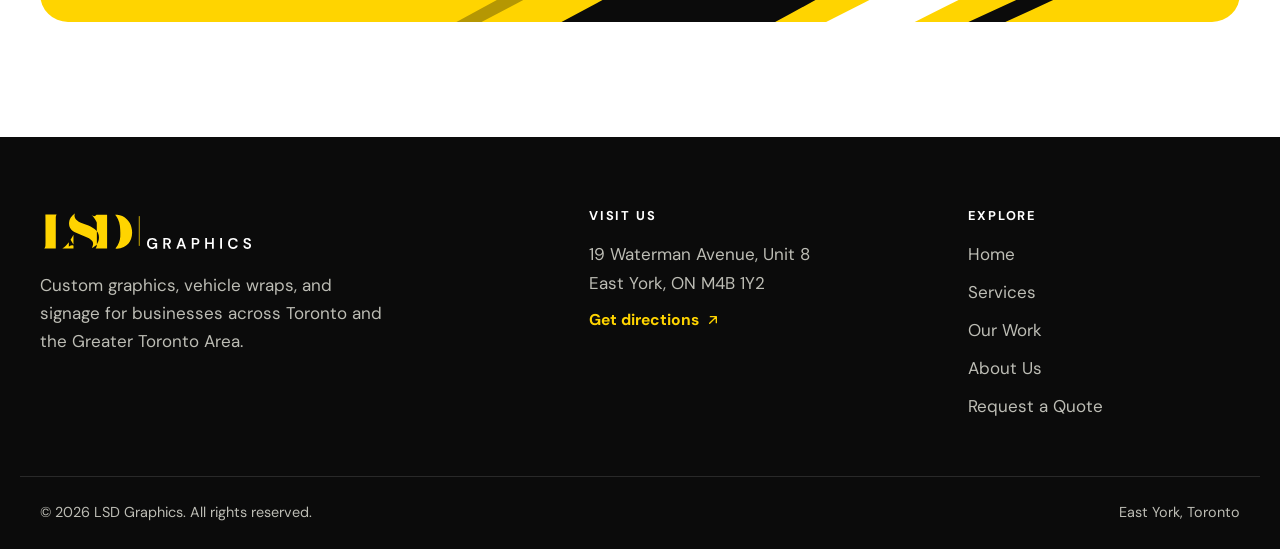
==== commit e7238e40: "Add files via upload" ====
--- a/index.html
+++ b/index.html
@@ -1,16 +1,13 @@
-<!doctype html>
-<html lang="en">
-<head>
-<meta charset="utf-8">
-<meta name="viewport" content="width=device-width, initial-scale=1, viewport-fit=cover">
+<!doctype html><html><head><meta charset=utf8><meta name=viewport content="width=device-width,initial-scale=1,viewport-fit=cover"><style>:root{color-scheme:light;box-sizing:border-box;padding-top:env(safe-area-inset-top,0px);padding-bottom:env(safe-area-inset-bottom,0px)}html{scroll-padding-top:env(safe-area-inset-top,0px)}body{margin:0;padding:0;font:14px -apple-system,BlinkMacSystemFont,sans-serif;background:#fff;color:#000}img{max-width:100%}[hidden]:not([hidden=until-found i]){display:none!important}</style></head><body>
 <title>LSD Graphics</title>
+<meta name="claude:viewport-fit-sides" content="cover">
 <meta name="description" content="LSD Graphics creates custom vehicle wraps, fleet branding, storefront signs, interior wall graphics, and banners for businesses across Toronto and the GTA. Based in East York.">
 <link rel="preconnect" href="https://fonts.googleapis.com">
 <link rel="preconnect" href="https://fonts.gstatic.com" crossorigin>
 <link rel="stylesheet" href="https://fonts.googleapis.com/css2?family=Bricolage+Grotesque:opsz,wght@12..96,400..800&family=DM+Sans:opsz,wght@9..40,400..700&display=swap">
 <link rel="stylesheet" href="styles.css">
-</head>
-<body>
+<!-- /head -->
+
 <a class="skip-link" href="#main">Skip to content</a>
 
 <header class="site-header">
@@ -38,13 +35,7 @@
 
   <!-- ============ HERO ============ -->
   <section class="hero">
-    <div class="hero-media" aria-hidden="true"></div>
-    <svg class="livery" viewBox="0 0 1200 700" preserveAspectRatio="xMaxYMax slice" aria-hidden="true">
-          <path class="b4" d="M300 760C600 610 860 440 1260 190L1260 198C870 452 612 622 320 760Z"/>
-          <path class="b1" d="M400 760C660 640 900 470 1260 250L1260 420C970 565 780 680 620 760Z"/>
-          <path class="b2" d="M660 760C860 670 1040 560 1260 455L1260 505C1060 605 900 690 750 760Z"/>
-          <path class="b3" d="M790 760C960 690 1110 612 1260 545L1260 561C1115 628 970 702 826 760Z"/>
-        </svg>
+    <div class="hero-media" role="img" aria-label="Black van with a gold diagonal-stripe wrap parked outside an industrial unit at dusk"></div>
     <div class="wrap hero-inner">
       <div class="hero-content">
           <p class="location-chip"><span class="dot" aria-hidden="true"></span>East York · Serving Toronto &amp; the GTA</p>
@@ -139,7 +130,7 @@
       </div>
 
       <!--
-        PROJECT PHOTOS: save each photo next to index.html with the file name used below
+        PROJECT PHOTOS: save each photo in /images with the file name used below
         (work-vehicle-wrap.jpg, work-fleet-branding.jpg, work-storefront.jpg,
         work-wall-graphics.jpg, work-banners-displays.jpg). Until a file exists,
         the stripe artwork shows instead.
@@ -269,5 +260,5 @@
 </dialog>
 
 <script src="script.js"></script>
-</body>
-</html>
+
+</body></html>
--- a/styles.css
+++ b/styles.css
@@ -263,7 +263,7 @@
 .livery .b3 { fill: var(--l3, var(--gold-soft)); }
 .livery .b4 { fill: var(--l4, #ffffff); opacity: .3; }
 
-/* ---------- Home hero (full width) ---------- */
+/* ---------- Home hero (full width, photo on the right) ---------- */
 .hero {
   position: relative;
   overflow: hidden;
@@ -272,40 +272,40 @@
   color: var(--on-dark);
 }
 .hero-media {
-  /* HERO PHOTO: save the image as hero.jpg (landscape, at least 2000px wide).
-     If the file is missing, the black background and stripes show instead. */
+  /* HERO PHOTO: hero.jpg (landscape). Fades in from the left behind the headline. */
   position: absolute;
-  inset: 0;
+  top: 0;
+  bottom: 0;
+  right: 0;
+  width: 66%;
   z-index: -3;
-  background: url("hero.jpg") center right / cover no-repeat;
+  background: url("hero.jpg") 88% center / cover no-repeat;
+  -webkit-mask-image: linear-gradient(90deg, transparent 0%, #000 34%);
+  mask-image: linear-gradient(90deg, transparent 0%, #000 34%);
 }
 .hero::before {
-  /* keeps the headline readable over any photo */
+  /* keeps the headline readable where it meets the photo */
   content: "";
   position: absolute;
   inset: 0;
   z-index: -2;
-  background:
-    linear-gradient(90deg, rgba(11, 11, 11, .97) 0%, rgba(11, 11, 11, .9) 36%, rgba(11, 11, 11, .5) 66%, rgba(11, 11, 11, .2) 100%),
-    radial-gradient(circle at 90% 0%, rgba(255, 212, 0, .14), transparent 45%);
+  background: linear-gradient(90deg, rgba(11, 11, 11, .96) 0%, rgba(11, 11, 11, .78) 40%, rgba(11, 11, 11, .12) 66%, rgba(11, 11, 11, 0) 100%);
 }
 .hero::after {
-  /* soft fade at the bottom so the stripes sit on a clean edge */
   content: "";
   position: absolute;
   inset: auto 0 0 0;
-  height: 40%;
+  height: 26%;
   z-index: -2;
-  background: linear-gradient(transparent, rgba(11, 11, 11, .55));
-}
-.hero .livery { inset: 0; width: 100%; height: 100%; z-index: -1; }
+  background: linear-gradient(transparent, rgba(11, 11, 11, .6));
+}
 .hero-inner {
   display: flex;
   align-items: center;
   min-height: 680px;
-  padding-block: clamp(72px, 8vw, 120px) clamp(120px, 12vw, 170px);
-}
-.hero-content { position: relative; display: grid; gap: 26px; max-width: 760px; min-width: 0; }
+  padding-block: clamp(72px, 8vw, 120px);
+}
+.hero-content { position: relative; display: grid; gap: 26px; max-width: 720px; min-width: 0; }
 
 .location-chip {
   display: inline-flex;
@@ -328,7 +328,7 @@
   box-shadow: 0 0 0 4px rgba(255, 212, 0, .2);
 }
 .hero h1 {
-  font-size: clamp(2.7rem, 1.5rem + 4.6vw, 5.3rem);
+  font-size: clamp(2.5rem, 1.5rem + 3.8vw, 4.6rem);
   line-height: .98;
   letter-spacing: -0.04em;
 }
@@ -340,15 +340,24 @@
 }
 .hero-actions { display: flex; flex-wrap: wrap; gap: 12px; margin-top: 4px; }
 
+@media (max-width: 1100px) {
+  .hero-media { width: 74%; background-position: 82% center; }
+  .hero-content { max-width: 580px; }
+}
 @media (max-width: 760px) {
-  .hero::before {
-    background:
-      linear-gradient(180deg, rgba(11, 11, 11, .93) 0%, rgba(11, 11, 11, .82) 60%, rgba(11, 11, 11, .7) 100%),
-      radial-gradient(circle at 90% 0%, rgba(255, 212, 0, .14), transparent 50%);
+  /* phone: headline on solid black, the van photo underneath */
+  .hero-media {
+    top: auto;
+    left: 0;
+    width: 100%;
+    height: 300px;
+    background-position: 74% 60%;
+    -webkit-mask-image: linear-gradient(180deg, transparent 0%, #000 40%);
+    mask-image: linear-gradient(180deg, transparent 0%, #000 40%);
   }
-  .hero-media { background-position: 65% center; }
-  .hero-inner { min-height: 0; align-items: flex-start; padding-block: 56px 220px; }
-  .hero .livery { top: auto; height: 210px; }
+  .hero::before { background: none; }
+  .hero::after { height: 18%; }
+  .hero-inner { min-height: 0; align-items: flex-start; padding-block: 52px 280px; }
 }
 
 /* ---------- Section headers ---------- */
@@ -474,7 +483,7 @@
   pointer-events: none;
 }
 .work-tile:has(.work-photo) { --fg: #ffffff; }
-.work-tile:has(.work-photo) .work-label { background: linear-gradient(transparent, rgba(11, 11, 11, .8)); padding-top: 60px; }
+.work-tile:has(.work-photo) .work-label { color: #ffffff; background: linear-gradient(transparent, rgba(11, 11, 11, .82)); padding-top: 70px; }
 .work-label small {
   font-size: .78rem;
   font-weight: 700;
@@ -494,6 +503,7 @@
   .work-label { padding: 16px; }
   .work-label h3 { font-size: 1.1rem; }
   .work-tile:first-child .work-label { padding: 22px; }
+  .work-tile:not(:first-child) .work-label small { display: none; }
 }
 
 /* Lightbox for real photos */
@@ -845,7 +855,6 @@
 .hero-content > *:nth-child(2) { animation-delay: .06s; }
 .hero-content > *:nth-child(3) { animation-delay: .12s; }
 .hero-content > *:nth-child(4) { animation-delay: .18s; }
-.hero .livery { animation: sweep 1.4s cubic-bezier(.2, .8, .2, 1) backwards; }
 
 @media (prefers-reduced-motion: reduce) {
   html { scroll-behavior: auto; }
